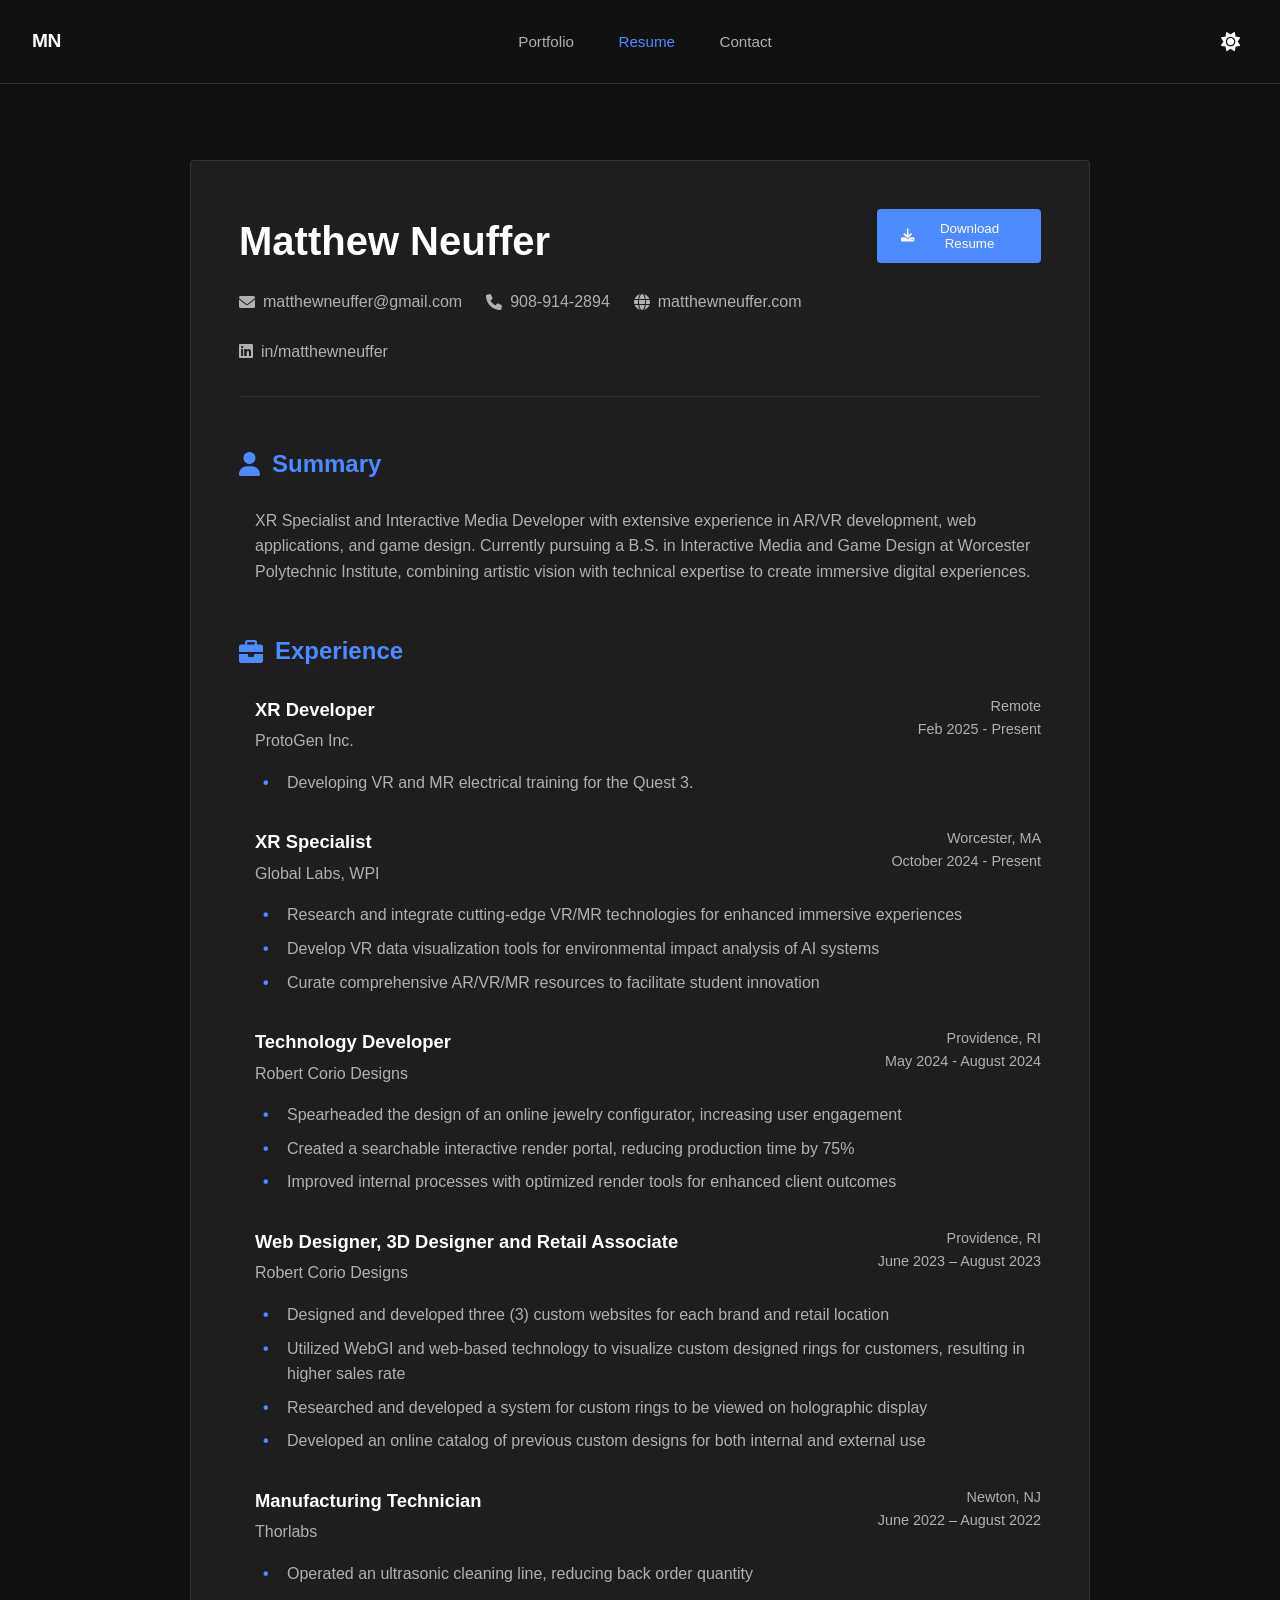
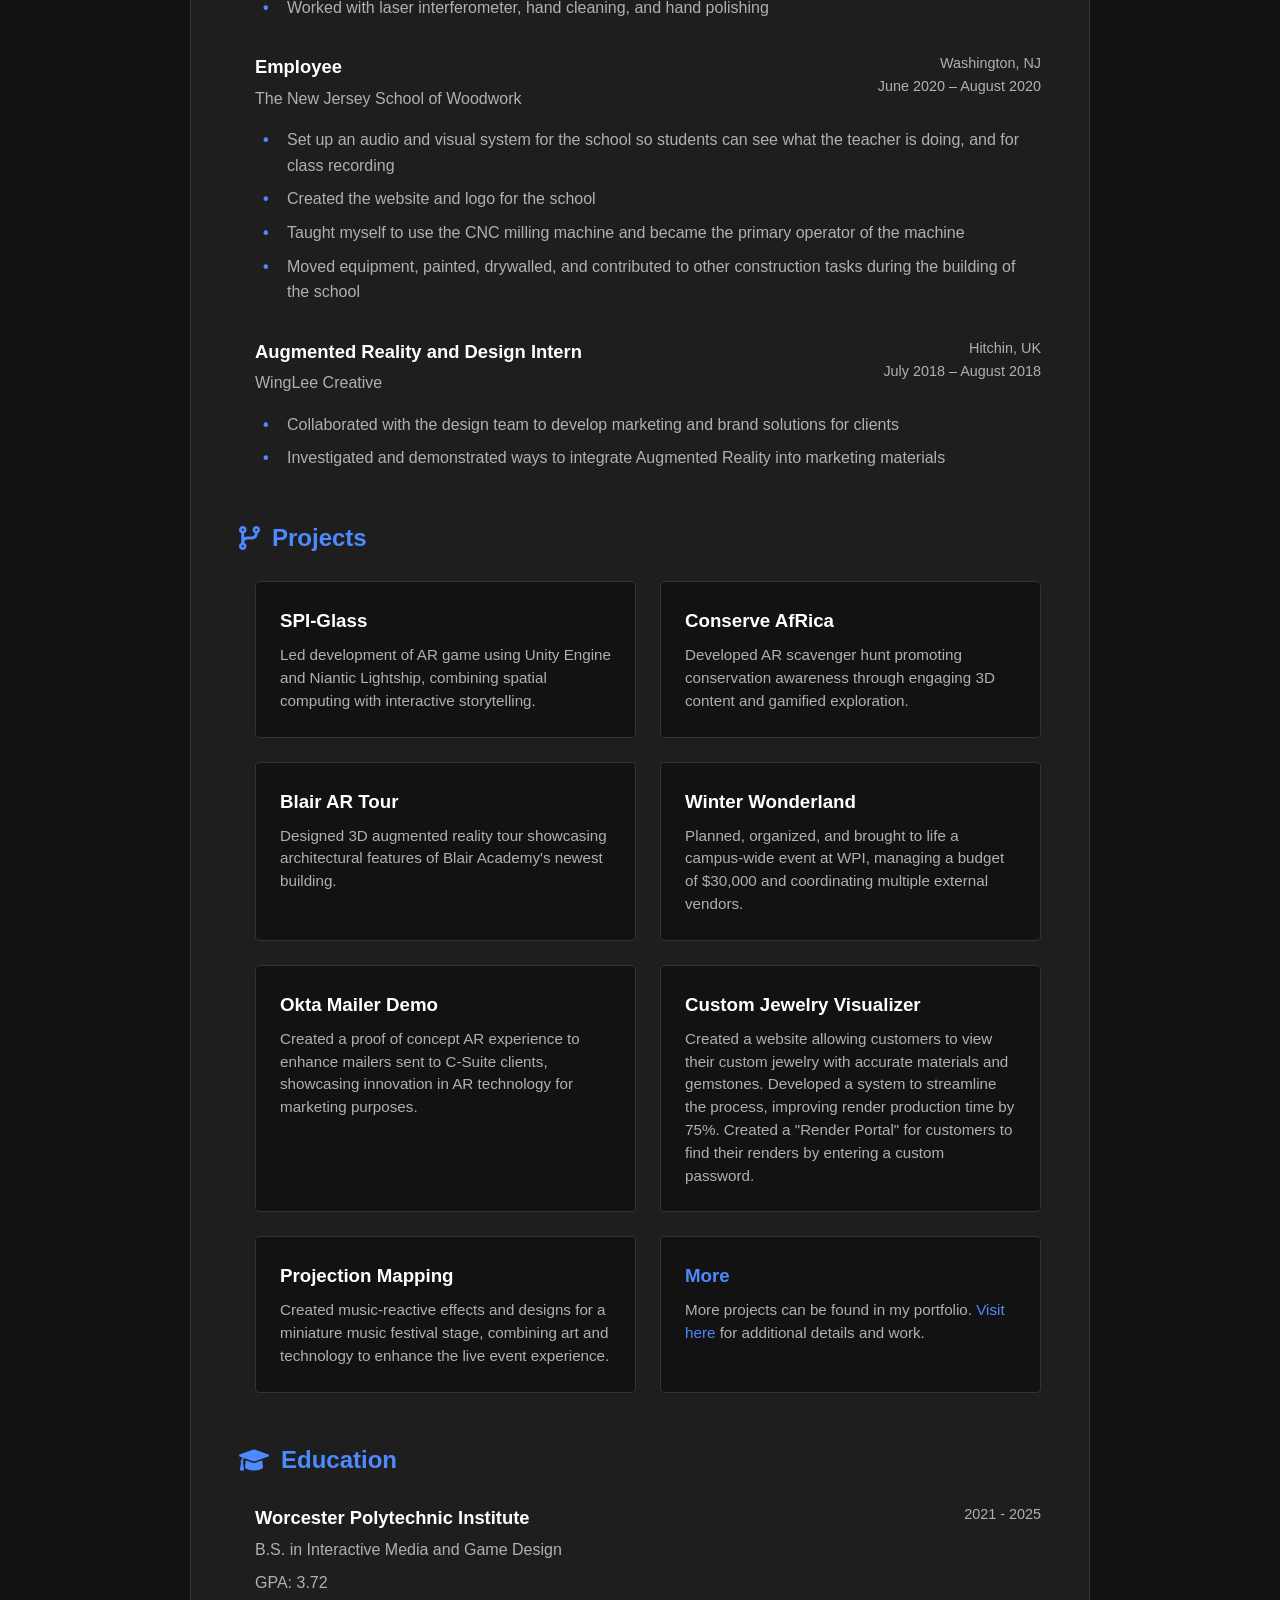
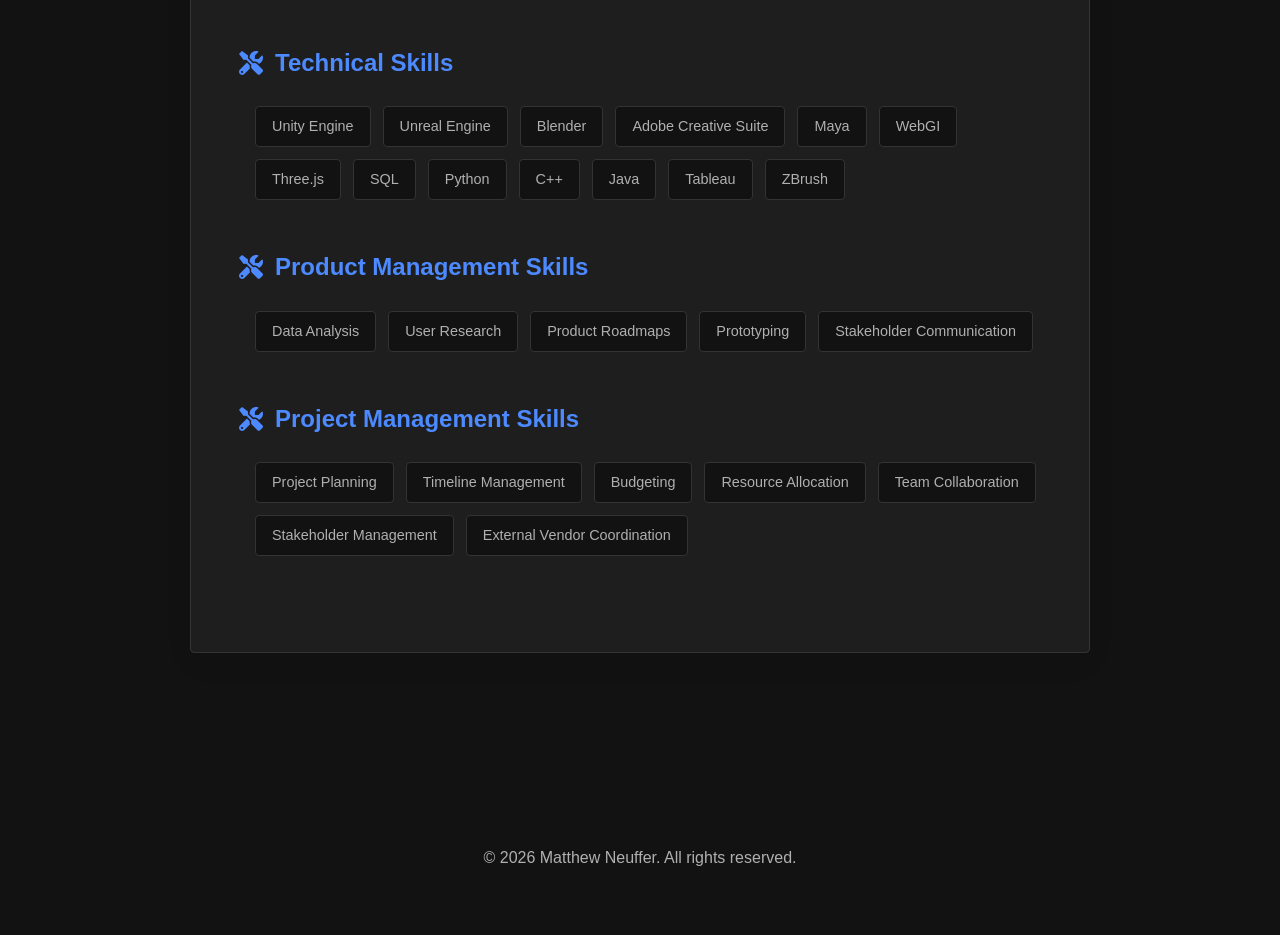
==== resume.html @ d2927b88 "Initial commit Co-Authored-By: Claude Opus 5.5 <noreply@anthropic.com>" ====
<!DOCTYPE html>
<html lang="en">

<head>
    <meta charset="UTF-8">
    <meta name="viewport" content="width=device-width, initial-scale=1.0">
    <title>Matthew Neuffer - Resume</title>
    <link rel="stylesheet" href="styles.css"> <!-- Added shared styles -->
    <link rel="stylesheet" href="resume.css">
    <link href="https://cdnjs.cloudflare.com/ajax/libs/font-awesome/6.0.0/css/all.min.css" rel="stylesheet">
    <link rel="icon" href="images/MN.jpg" type="image/x-icon">
    <!-- Matomo -->
    <script>
        var _paq = window._paq = window._paq || [];
        /* tracker methods like "setCustomDimension" should be called before "trackPageView" */
        _paq.push(['trackPageView']);
        _paq.push(['enableLinkTracking']);
        (function () {
            var u = "//analytics.matthewneuffer.com/";
            _paq.push(['setTrackerUrl', u + 'matomo.php']);
            _paq.push(['setSiteId', '1']);
            var d = document, g = d.createElement('script'), s = d.getElementsByTagName('script')[0];
            g.async = true; g.src = u + 'matomo.js'; s.parentNode.insertBefore(g, s);
        })();
    </script>
    <!-- End Matomo Code -->

</head>

<body>
    <nav>
        <div class="nav-content">
            <div class="logo">MN</div>
            <div class="nav-links">
                <a href="index.html">Portfolio</a>
                <a href="resume.html" class="active">Resume</a>
                <a href="https://contact.matthewneuffer.com">Contact</a>
            </div>
            <div class="hamburger">
                <i class="fas fa-bars"></i>
            </div>
            <button class="theme-toggle" id="theme-toggle" aria-label="Toggle Dark Mode">
                <i class="fas fa-sun"></i>
            </button>
        </div>
    </nav>

    <main class="resume-content">
        <div class="resume-container">
            <header class="resume-header">
                <div class="resume-title">
                    <h1>Matthew Neuffer</h1>
                    <div class="contact-info">
                        <span><i class="fas fa-envelope"></i> matthewneuffer@gmail.com</span>
                        <span><i class="fas fa-phone"></i> 908-914-2894</span>
                        <span><i class="fas fa-globe"></i> matthewneuffer.com</span>
                        <span><i class="fab fa-linkedin"></i> in/matthewneuffer</span>
                    </div>
                </div>
                <button class="download-btn"
                    onclick="window.location.href='Resume/Matthew Neuffer Resume 2024 - AR_VR.pdf'">
                    <i class="fas fa-download"></i> Download Resume
                </button>
            </header>

            <section class="resume-section">
                <h2><i class="fas fa-user"></i> Summary</h2>
                <div class="section-content">
                    <p>XR Specialist and Interactive Media Developer with extensive experience in AR/VR development, web
                        applications, and game design. Currently pursuing a B.S. in Interactive Media and Game Design at
                        Worcester Polytechnic Institute, combining artistic vision with technical expertise to create
                        immersive digital experiences.</p>
                </div>
            </section>

            <section class="resume-section">
                <h2><i class="fas fa-briefcase"></i> Experience</h2>
                <div class="section-content">
                    <!-- XR Developer at ProtoGen Inc. -->
                    <div class="experience-item">
                        <div class="experience-header">
                            <div class="title-company">
                                <h3>XR Developer</h3>
                                <span class="company">ProtoGen Inc.</span>
                            </div>
                            <div class="location-date">
                                <span class="location">Remote</span><br>
                                <span class="date">Feb 2025 - Present</span>
                            </div>
                        </div>
                        <ul class="experience-details">
                            <li>Developing VR and MR electrical training for the Quest 3.</li>
                        </ul>
                    </div>

                    <!-- XR Specialist at Global Labs -->
                    <div class="experience-item">
                        <div class="experience-header">
                            <div class="title-company">
                                <h3>XR Specialist</h3>
                                <span class="company">Global Labs, WPI</span>
                            </div>
                            <div class="location-date">
                                <span class="location">Worcester, MA</span><br>
                                <span class="date">October 2024 - Present</span>
                            </div>
                        </div>
                        <ul class="experience-details">
                            <li>Research and integrate cutting-edge VR/MR technologies for enhanced immersive
                                experiences</li>
                            <li>Develop VR data visualization tools for environmental impact analysis of AI systems</li>
                            <li>Curate comprehensive AR/VR/MR resources to facilitate student innovation</li>
                        </ul>
                    </div>

                    <!-- Technology Developer at Robert Corio Designs -->
                    <div class="experience-item">
                        <div class="experience-header">
                            <div class="title-company">
                                <h3>Technology Developer</h3>
                                <span class="company">Robert Corio Designs</span>
                            </div>
                            <div class="location-date">
                                <span class="location">Providence, RI</span><br>
                                <span class="date">May 2024 - August 2024</span>
                            </div>
                        </div>
                        <ul class="experience-details">
                            <li>Spearheaded the design of an online jewelry configurator, increasing user engagement
                            </li>
                            <li>Created a searchable interactive render portal, reducing production time by 75%</li>
                            <li>Improved internal processes with optimized render tools for enhanced client outcomes
                            </li>
                        </ul>
                    </div>

                    <!-- Web Designer, 3D Designer and Retail Associate at Robert Corio Designs -->
                    <div class="experience-item">
                        <div class="experience-header">
                            <div class="title-company">
                                <h3>Web Designer, 3D Designer and Retail Associate</h3>
                                <span class="company">Robert Corio Designs</span>
                            </div>
                            <div class="location-date">
                                <span class="location">Providence, RI</span><br>
                                <span class="date">June 2023 – August 2023</span>
                            </div>
                        </div>
                        <ul class="experience-details">
                            <li>Designed and developed three (3) custom websites for each brand and retail location</li>
                            <li>Utilized WebGI and web-based technology to visualize custom designed rings for
                                customers, resulting in higher sales rate</li>
                            <li>Researched and developed a system for custom rings to be viewed on holographic display
                            </li>
                            <li>Developed an online catalog of previous custom designs for both internal and external
                                use</li>
                        </ul>
                    </div>

                    <!-- Manufacturing Technician at Thorlabs -->
                    <div class="experience-item">
                        <div class="experience-header">
                            <div class="title-company">
                                <h3>Manufacturing Technician</h3>
                                <span class="company">Thorlabs</span>
                            </div>
                            <div class="location-date">
                                <span class="location">Newton, NJ</span><br>
                                <span class="date">June 2022 – August 2022</span>
                            </div>
                        </div>
                        <ul class="experience-details">
                            <li>Operated an ultrasonic cleaning line, reducing back order quantity</li>
                            <li>Worked with laser interferometer, hand cleaning, and hand polishing</li>
                        </ul>
                    </div>

                    <!-- Employee at The New Jersey School of Woodwork -->
                    <div class="experience-item">
                        <div class="experience-header">
                            <div class="title-company">
                                <h3>Employee</h3>
                                <span class="company">The New Jersey School of Woodwork</span>
                            </div>
                            <div class="location-date">
                                <span class="location">Washington, NJ</span><br>
                                <span class="date">June 2020 – August 2020</span>
                            </div>
                        </div>
                        <ul class="experience-details">
                            <li>Set up an audio and visual system for the school so students can see what the teacher is
                                doing, and for class recording</li>
                            <li>Created the website and logo for the school</li>
                            <li>Taught myself to use the CNC milling machine and became the primary operator of the
                                machine</li>
                            <li>Moved equipment, painted, drywalled, and contributed to other construction tasks during
                                the building of the school</li>
                        </ul>
                    </div>

                    <!-- Augmented Reality and Design Intern at WingLee Creative -->
                    <div class="experience-item">
                        <div class="experience-header">
                            <div class="title-company">
                                <h3>Augmented Reality and Design Intern</h3>
                                <span class="company">WingLee Creative</span>
                            </div>
                            <div class="location-date">
                                <span class="location">Hitchin, UK</span><br>
                                <span class="date">July 2018 – August 2018</span>
                            </div>
                        </div>
                        <ul class="experience-details">
                            <li>Collaborated with the design team to develop marketing and brand solutions for clients
                            </li>
                            <li>Investigated and demonstrated ways to integrate Augmented Reality into marketing
                                materials</li>
                        </ul>
                    </div>
                </div>
            </section>


            <section class="resume-section">
                <h2><i class="fas fa-code-branch"></i> Projects</h2>
                <div class="section-content">
                    <div class="projects-grid">
                        <div class="project-item">
                            <h3>SPI-Glass</h3>
                            <p>Led development of AR game using Unity Engine and Niantic Lightship, combining spatial
                                computing with interactive storytelling.</p>
                        </div>
                        <div class="project-item">
                            <h3>Conserve AfRica</h3>
                            <p>Developed AR scavenger hunt promoting conservation awareness through engaging 3D content
                                and gamified exploration.</p>
                        </div>
                        <div class="project-item">
                            <h3>Blair AR Tour</h3>
                            <p>Designed 3D augmented reality tour showcasing architectural features of Blair Academy's
                                newest building.</p>
                        </div>
                        <!-- New Projects -->
                        <div class="project-item">
                            <h3>Winter Wonderland</h3>
                            <p>Planned, organized, and brought to life a campus-wide event at WPI, managing a budget of
                                $30,000 and coordinating multiple external vendors.</p>
                        </div>
                        <div class="project-item">
                            <h3>Okta Mailer Demo</h3>
                            <p>Created a proof of concept AR experience to enhance mailers sent to C-Suite clients,
                                showcasing innovation in AR technology for marketing purposes.</p>
                        </div>
                        <div class="project-item">
                            <h3>Custom Jewelry Visualizer</h3>
                            <p>Created a website allowing customers to view their custom jewelry with accurate materials
                                and gemstones. Developed a system to streamline the process, improving render production
                                time by 75%. Created a "Render Portal" for customers to find their renders by entering a
                                custom password.</p>
                        </div>
                        <div class="project-item">
                            <h3>Projection Mapping</h3>
                            <p>Created music-reactive effects and designs for a miniature music festival stage,
                                combining art and technology to enhance the live event experience.</p>
                        </div>
                        <!-- More Section -->
                        <div class="project-item">
                            <h3><a href="https://matthewneuffer.com" target="_blank">More</a></h3>
                            <p>More projects can be found in my portfolio. <a href="https://matthewneuffer.com"
                                    target="_blank">Visit here</a> for additional details and work.</p>
                        </div>
                    </div>
                </div>
            </section>


            <section class="resume-section">
                <h2><i class="fas fa-graduation-cap"></i> Education</h2>
                <div class="section-content">
                    <div class="education-item">
                        <div class="education-header">
                            <div class="school-degree">
                                <h3>Worcester Polytechnic Institute</h3>
                                <span class="degree">B.S. in Interactive Media and Game Design</span>
                            </div>
                            <div class="education-date">
                                <span class="date">2021 - 2025</span>
                            </div>
                        </div>
                        <p class="education-details">GPA: 3.72</p>
                    </div>
                </div>
            </section>

            <section class="resume-section">
                <h2><i class="fas fa-tools"></i> Technical Skills</h2>
                <div class="section-content">
                    <ul class="skills-list">
                        <li>Unity Engine</li>
                        <li>Unreal Engine</li>
                        <li>Blender</li>
                        <li>Adobe Creative Suite</li>
                        <li>Maya</li>
                        <li>WebGI</li>
                        <li>Three.js</li>
                        <li>SQL</li>
                        <li>Python</li>
                        <li>C++</li>
                        <li>Java</li>
                        <li>Tableau</li>
                        <li>ZBrush</li>
                    </ul>
                </div>
            </section>

            <section class="resume-section">
                <h2><i class="fas fa-tools"></i> Product Management Skills</h2>
                <div class="section-content">
                    <ul class="skills-list">
                        <li>Data Analysis</li>
                        <li>User Research</li>
                        <li>Product Roadmaps</li>
                        <li>Prototyping</li>
                        <li>Stakeholder Communication</li>
                    </ul>
                </div>
            </section>

            <section class="resume-section">
                <h2><i class="fas fa-tools"></i> Project Management Skills</h2>
                <div class="section-content">
                    <ul class="skills-list">
                        <li>Project Planning</li>
                        <li>Timeline Management</li>
                        <li>Budgeting</li>
                        <li>Resource Allocation</li>
                        <li>Team Collaboration</li>
                        <li>Stakeholder Management</li>
                        <li>External Vendor Coordination</li>
                    </ul>
                </div>
            </section>

        </div>
    </main>

    <footer>
        <p>&copy; 2024 Matthew Neuffer. All rights reserved.</p>
    </footer>

    <script src="script.js"></script>
</body>

</html>
---- styles.css ----
/* Global Styles */
:root {
    --primary-color: #4d8aff;
    /* Lighter blue for dark mode visibility */
    --secondary-color: #2962ff;
    --bg-color: #121212;
    --text-color: #ffffff;
    --text-secondary: #b0b0b0;
    --card-bg: #1e1e1e;
    --border-color: #333333;
    --nav-bg: rgba(18, 18, 18, 0.9);
    --max-width: 1400px;
    --spacing: 2rem;
}

[data-theme="light"] {
    --primary-color: #0050FF;
    /* International Klein Blue */
    --secondary-color: #0039b3;
    --bg-color: #FAFAFA;
    --text-color: #111111;
    --text-secondary: #555555;
    --card-bg: #FFFFFF;
    --border-color: #E5E5E5;
    --nav-bg: rgba(250, 250, 250, 0.9);
}

* {
    margin: 0;
    padding: 0;
    box-sizing: border-box;
}

body {
    font-family: 'Inter', -apple-system, BlinkMacSystemFont, "Segoe UI", Roboto, Helvetica, Arial, sans-serif;
    background-color: var(--bg-color);
    color: var(--text-color);
    line-height: 1.6;
    -webkit-font-smoothing: antialiased;
}

/* Navigation */
nav {
    background-color: var(--nav-bg);
    padding: 1.5rem 0;
    position: fixed;
    width: 100%;
    top: 0;
    z-index: 1000;
    backdrop-filter: blur(8px);
    border-bottom: 1px solid var(--border-color);
}

.nav-content {
    max-width: var(--max-width);
    margin: 0 auto;
    display: flex;
    justify-content: space-between;
    align-items: center;
    padding: 0 var(--spacing);
}

.theme-toggle {
    background: none;
    border: none;
    color: var(--text-color);
    font-size: 1.2rem;
    cursor: pointer;
    padding: 0.5rem;
    margin-left: 1.5rem;
    /* Separate from links */
    transition: color 0.2s ease, transform 0.2s ease;
    display: flex;
    align-items: center;
    justify-content: center;
}

.theme-toggle:hover {
    color: var(--primary-color);
    transform: rotate(15deg);
}

.logo {
    font-size: 1.2rem;
    font-weight: 700;
    color: var(--text-color);
    letter-spacing: -0.02em;
}

.nav-links a {
    color: var(--text-secondary);
    text-decoration: none;
    margin-left: 2.5rem;
    font-size: 0.95rem;
    font-weight: 500;
    transition: color 0.2s ease;
}

.nav-links a:hover,
.nav-links a.active {
    color: var(--primary-color);
}

/* Hero Section */
.hero {
    padding-top: 20rem;
    /* Further increased to fix persistent overlap */
    padding-bottom: 6rem;
    padding-left: var(--spacing);
    padding-right: var(--spacing);
    max-width: var(--max-width);
    margin: 0 auto;
    text-align: left;
    /* Swiss style often favors grid-aligned text */
}

.hero h1 {
    font-size: 4.5rem;
    font-weight: 800;
    line-height: 1.1;
    margin-bottom: 1.5rem;
    letter-spacing: -0.03em;
    color: var(--text-color);
}

.hero p {
    color: var(--text-secondary);
    font-size: 1.5rem;
    max-width: 600px;
    font-weight: 400;
}

/* Main Content */
main {
    max-width: var(--max-width);
    margin: 0 auto;
    padding: 2rem var(--spacing);
}

/* Portfolio Sections */
.portfolio-section {
    margin-bottom: 8rem;
}

.portfolio-section h2 {
    font-size: 1.5rem;
    margin-bottom: 2.5rem;
    color: var(--text-color);
    font-weight: 600;
    display: flex;
    align-items: center;
}

.portfolio-section h2::after {
    content: "";
    flex: 1;
    height: 1px;
    background: var(--border-color);
    margin-left: 1.5rem;
}

.project-grid {
    display: grid;
    grid-template-columns: repeat(auto-fit, minmax(350px, 1fr));
    gap: 3rem;
}

.project-card {
    background-color: var(--card-bg);
    border: 1px solid var(--border-color);
    border-radius: 4px;
    /* Slightly sharper corners */
    overflow: hidden;
    transition: transform 0.2s ease, box-shadow 0.2s ease;
    cursor: pointer;
}

.project-card:hover {
    transform: translateY(-4px);
    box-shadow: 0 10px 30px rgba(0, 0, 0, 0.05);
    /* Very subtle shadow */
}

.project-card img {
    width: 100%;
    height: 240px;
    object-fit: cover;
    border-bottom: 1px solid var(--border-color);
}

.project-card h3 {
    padding: 1.5rem 1.5rem 0.5rem;
    font-size: 1.25rem;
    font-weight: 600;
    color: var(--text-color);
}

.project-card p {
    padding: 0 1.5rem 1.5rem;
    color: var(--text-secondary);
    font-size: 0.95rem;
    line-height: 1.5;
}

/* Popup Overlay */
.popup-overlay {
    display: none;
    position: fixed;
    top: 0;
    left: 0;
    width: 100%;
    height: 100%;
    background-color: rgba(255, 255, 255, 0.95);
    /* Light backdrop */
    justify-content: center;
    align-items: center;
    z-index: 1001;
}

/* Popup Content */
.popup-content {
    background-color: var(--card-bg);
    padding: 3rem;
    border: 1px solid var(--border-color);
    border-radius: 4px;
    max-width: 900px;
    width: 90%;
    color: var(--text-color);
    text-align: left;
    max-height: 90vh;
    overflow-y: auto;
    box-shadow: 0 20px 60px rgba(0, 0, 0, 0.1);
    position: relative;
}

.popup-content h2 {
    margin-bottom: 1rem;
    font-size: 2.5rem;
    letter-spacing: -0.02em;
}

.popup-content p {
    margin-bottom: 2rem;
    color: var(--text-secondary);
    font-size: 1.1rem;
}

/* Popup Gallery */
.popup-gallery img {
    width: 100%;
    height: auto;
    object-fit: cover;
    margin-bottom: 2rem;
    border-radius: 4px;
}

/* Close Button */
.close-popup {
    background-color: transparent;
    color: var(--text-color);
    border: 1px solid var(--border-color);
    width: 40px;
    height: 40px;
    border-radius: 50%;
    cursor: pointer;
    position: absolute;
    top: 2rem;
    right: 2rem;
    display: flex;
    align-items: center;
    justify-content: center;
    font-size: 1.2rem;
    transition: all 0.2s ease;
}

.close-popup:hover {
    background-color: var(--text-color);
    color: white;
    border-color: var(--text-color);
}

/* Button styling for opening website in new tab */
.popup-gallery button {
    background-color: var(--text-color);
    color: white;
    border: none;
    padding: 1rem 2.5rem;
    border-radius: 4px;
    cursor: pointer;
    margin-top: 1rem;
    font-weight: 500;
    transition: background-color 0.2s ease;
}

.popup-gallery button:hover {
    background-color: var(--primary-color);
}

/* Footer style update */
footer {
    text-align: center;
    padding: 4rem 0;
    color: var(--text-secondary);
    border-top: 1px solid var(--border-color);
    margin-top: 4rem;
}

/* Respsonsive Navigation */
.hamburger {
    display: none;
    cursor: pointer;
    font-size: 1.5rem;
    color: var(--text-color);
}

/* Responsive adjustments */
@media (max-width: 768px) {
    .hamburger {
        display: block;
        z-index: 1001;
        /* Ensure above everything */
    }

    .nav-links {
        position: absolute;
        top: 100%;
        /* Push below the navbar */
        right: 0;
        height: auto;
        /* Or 100vh - nav height if full screen preferred */
        padding-bottom: 2rem;
        background-color: var(--nav-bg);
        border-bottom: 1px solid var(--border-color);
        display: flex;
        flex-direction: column;
        align-items: center;
        width: 100%;
        transform: translateY(-150%);
        /* Start hidden above (or translate X for side) */
        /* Let's do a slide down for a "clean" feel */
        transition: transform 0.3s ease-in-out, opacity 0.3s ease-in-out;
        opacity: 0;
        pointer-events: none;
        /* Prevent clicking when hidden */
        box-shadow: 0 4px 6px rgba(0, 0, 0, 0.1);
    }

    .nav-links.nav-active {
        transform: translateY(0%);
        opacity: 1;
        pointer-events: all;
    }

    .nav-links a {
        opacity: 0;
        /* Fade in items sequentially */
        margin: 1.5rem 0;
        font-size: 1.2rem;
    }

    /* Animate links in */
    .nav-links.nav-active a {
        opacity: 1;
        transition: opacity 0.5s ease 0.2s;
    }

    .hero {
        padding-top: 14rem;
        padding-bottom: 4rem;
        padding-left: var(--spacing);
        padding-right: var(--spacing);
    }

    .hero h1 {
        font-size: 2.5rem;
        /* Reduced for better fit on mobile */
    }

    .project-grid {
        grid-template-columns: 1fr;
    }

    /* Adjust theme toggle position if needed, or keep it visible */
    .theme-toggle {
        margin-left: 1rem;
    }
}
---- resume.css ----
/* Resume Page Specific Styles */
/* Note: Global styles, variables, nav, and body styles are inherited from styles.css */

.resume-content {
    /* Padding to account for fixed nav, similar to .hero */
    padding-top: 10rem;
    padding-bottom: 4rem;
}

.resume-container {
    max-width: 900px;
    margin: 0 auto;
    background-color: var(--card-bg);
    padding: 3rem;
    border-radius: 4px;
    border: 1px solid var(--border-color);
    box-shadow: 0 10px 30px rgba(0, 0, 0, 0.05);
}

.resume-header {
    display: flex;
    justify-content: space-between;
    align-items: flex-start;
    margin-bottom: 3rem;
    padding-bottom: 2rem;
    border-bottom: 1px solid var(--border-color);
}

.resume-title h1 {
    font-size: 2.5rem;
    margin-bottom: 1rem;
    color: var(--text-color);
}

.contact-info {
    display: flex;
    flex-wrap: wrap;
    gap: 1.5rem;
    color: var(--text-secondary);
}

.contact-info span {
    display: flex;
    align-items: center;
    gap: 0.5rem;
}

.download-btn {
    background-color: var(--primary-color);
    color: white;
    border: none;
    padding: 0.75rem 1.5rem;
    border-radius: 4px;
    cursor: pointer;
    display: flex;
    align-items: center;
    gap: 0.5rem;
    transition: background-color 0.2s ease;
}

.download-btn:hover {
    background-color: var(--secondary-color);
}

.resume-section {
    margin-bottom: 3rem;
}

.resume-section h2 {
    display: flex;
    align-items: center;
    gap: 0.75rem;
    font-size: 1.5rem;
    color: var(--primary-color);
    margin-bottom: 1.5rem;
}

.section-content {
    padding-left: 1rem;
    color: var(--text-secondary);
}

.experience-item,
.education-item {
    margin-bottom: 2rem;
}

.experience-header,
.education-header {
    display: flex;
    justify-content: space-between;
    margin-bottom: 0.5rem;
}

.title-company h3,
.school-degree h3 {
    color: var(--text-color);
    margin-bottom: 0.25rem;
    font-size: 1.15rem;
}

.company,
.degree {
    color: var(--text-secondary);
    font-weight: 500;
}

.location-date,
.education-date {
    text-align: right;
    color: var(--text-secondary);
    font-size: 0.9rem;
}

.experience-details {
    list-style-type: none;
    padding-left: 0.5rem;
    margin-top: 1rem;
}

.experience-details li {
    position: relative;
    padding-left: 1.5rem;
    margin-bottom: 0.5rem;
    color: var(--text-secondary);
}

.experience-details li::before {
    content: "•";
    color: var(--primary-color);
    position: absolute;
    left: 0;
    font-weight: bold;
}

.skills-grid {
    display: grid;
    grid-template-columns: repeat(auto-fit, minmax(250px, 1fr));
    gap: 2rem;
}

.skill-category h3 {
    color: var(--text-color);
    margin-bottom: 1rem;
}

.skills-list {
    list-style: none;
    display: flex;
    flex-wrap: wrap;
    gap: 0.75rem;
}

.skills-list li {
    background-color: var(--bg-color);
    padding: 0.5rem 1rem;
    border-radius: 4px;
    border: 1px solid var(--border-color);
    color: var(--text-secondary);
    font-size: 0.9rem;
}

.projects-grid {
    display: grid;
    grid-template-columns: repeat(auto-fit, minmax(300px, 1fr));
    gap: 1.5rem;
}

.project-item {
    background-color: var(--bg-color);
    padding: 1.5rem;
    border-radius: 4px;
    border: 1px solid var(--border-color);
}

.project-item h3 {
    color: var(--text-color);
    margin-bottom: 0.5rem;
}

.project-item a {
    color: var(--primary-color);
    text-decoration: none;
}

.project-item p {
    color: var(--text-secondary);
    font-size: 0.95rem;
    line-height: 1.5;
}

/* Footer override */
footer {
    border-top: none;
}

/* Mobile Responsiveness */
@media (max-width: 768px) {
    .resume-content {
        padding-top: 12rem;
    }

    .resume-container {
        padding: var(--spacing);
        border: none;
        background-color: transparent;
        box-shadow: none;
    }

    .resume-header {
        flex-direction: column;
        align-items: flex-start;
    }

    .download-btn {
        margin-top: 1.5rem;
        width: 100%;
        justify-content: center;
    }

    .contact-info {
        flex-direction: column;
        gap: 0.75rem;
    }

    .experience-header,
    .education-header {
        flex-direction: column;
        align-items: flex-start;
    }

    .location-date,
    .education-date {
        text-align: left;
        margin-top: 0.25rem;
    }

    .skills-grid {
        grid-template-columns: 1fr;
    }
}
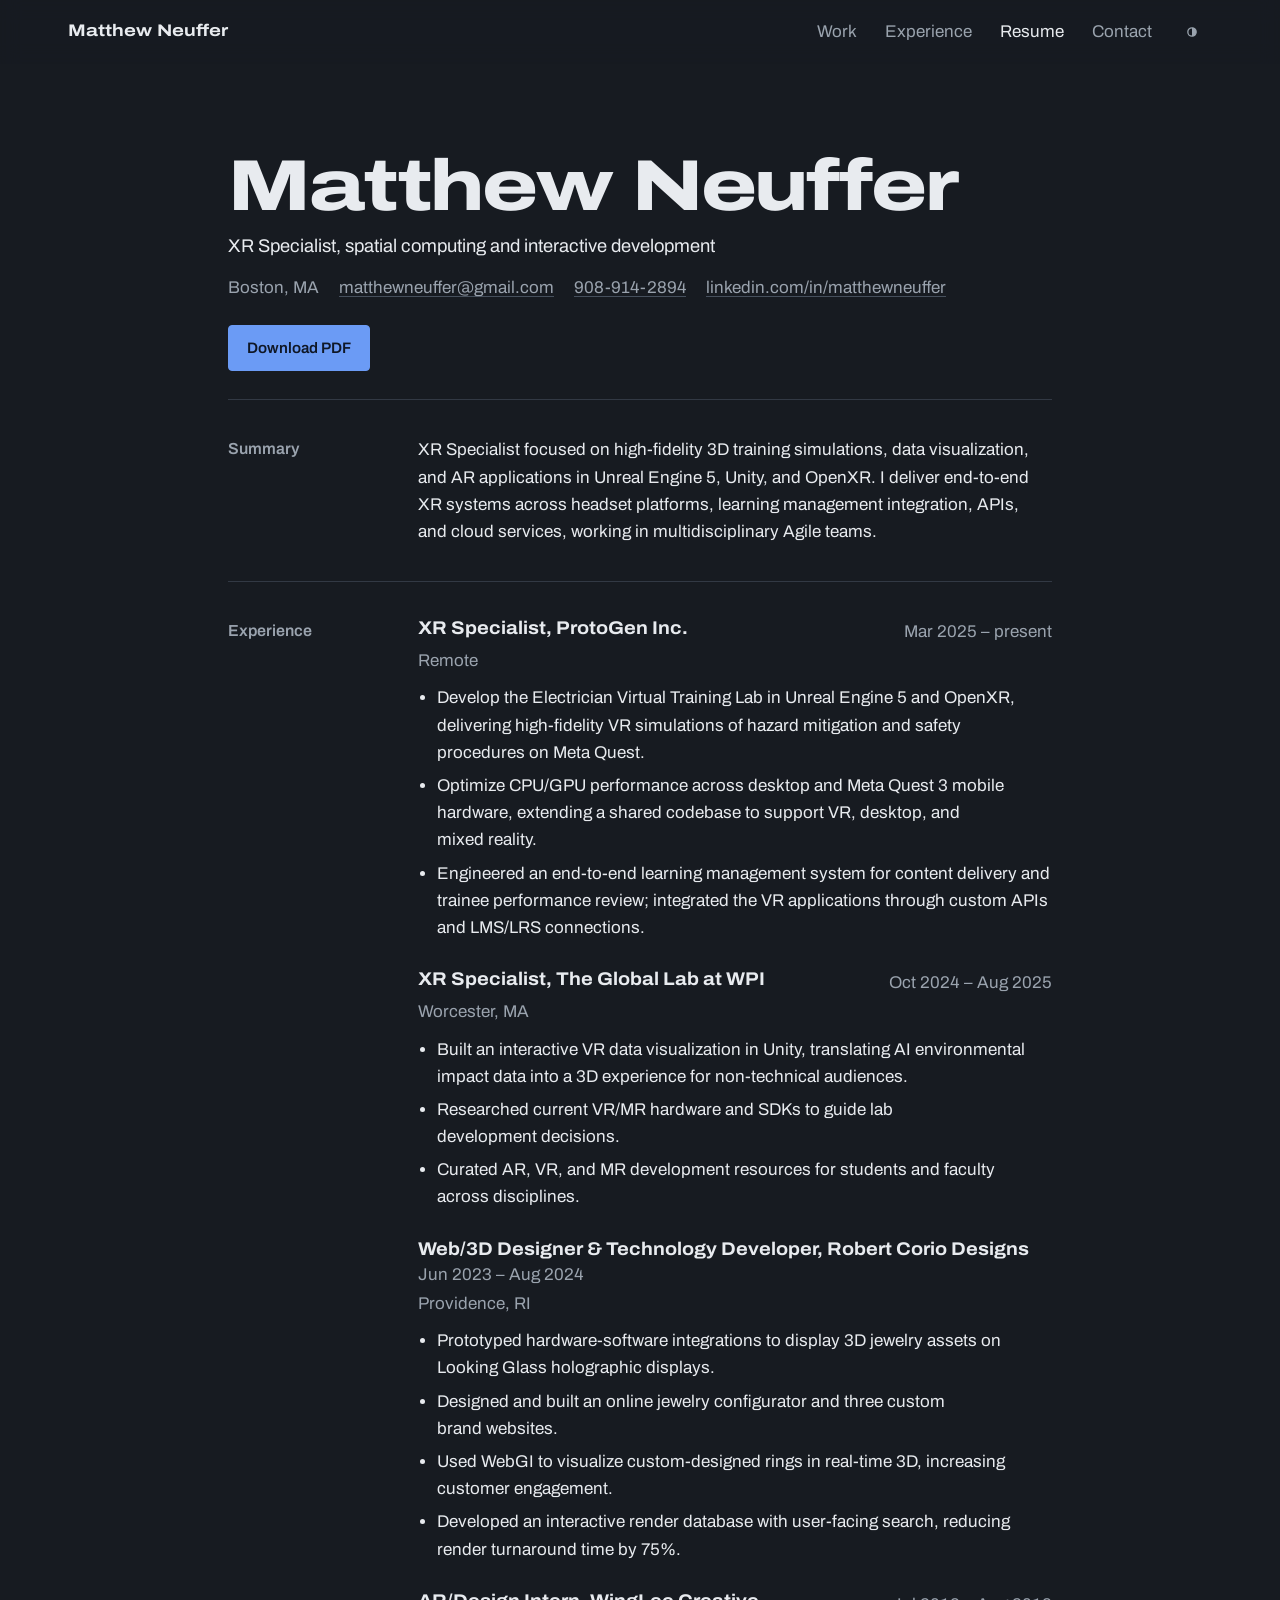
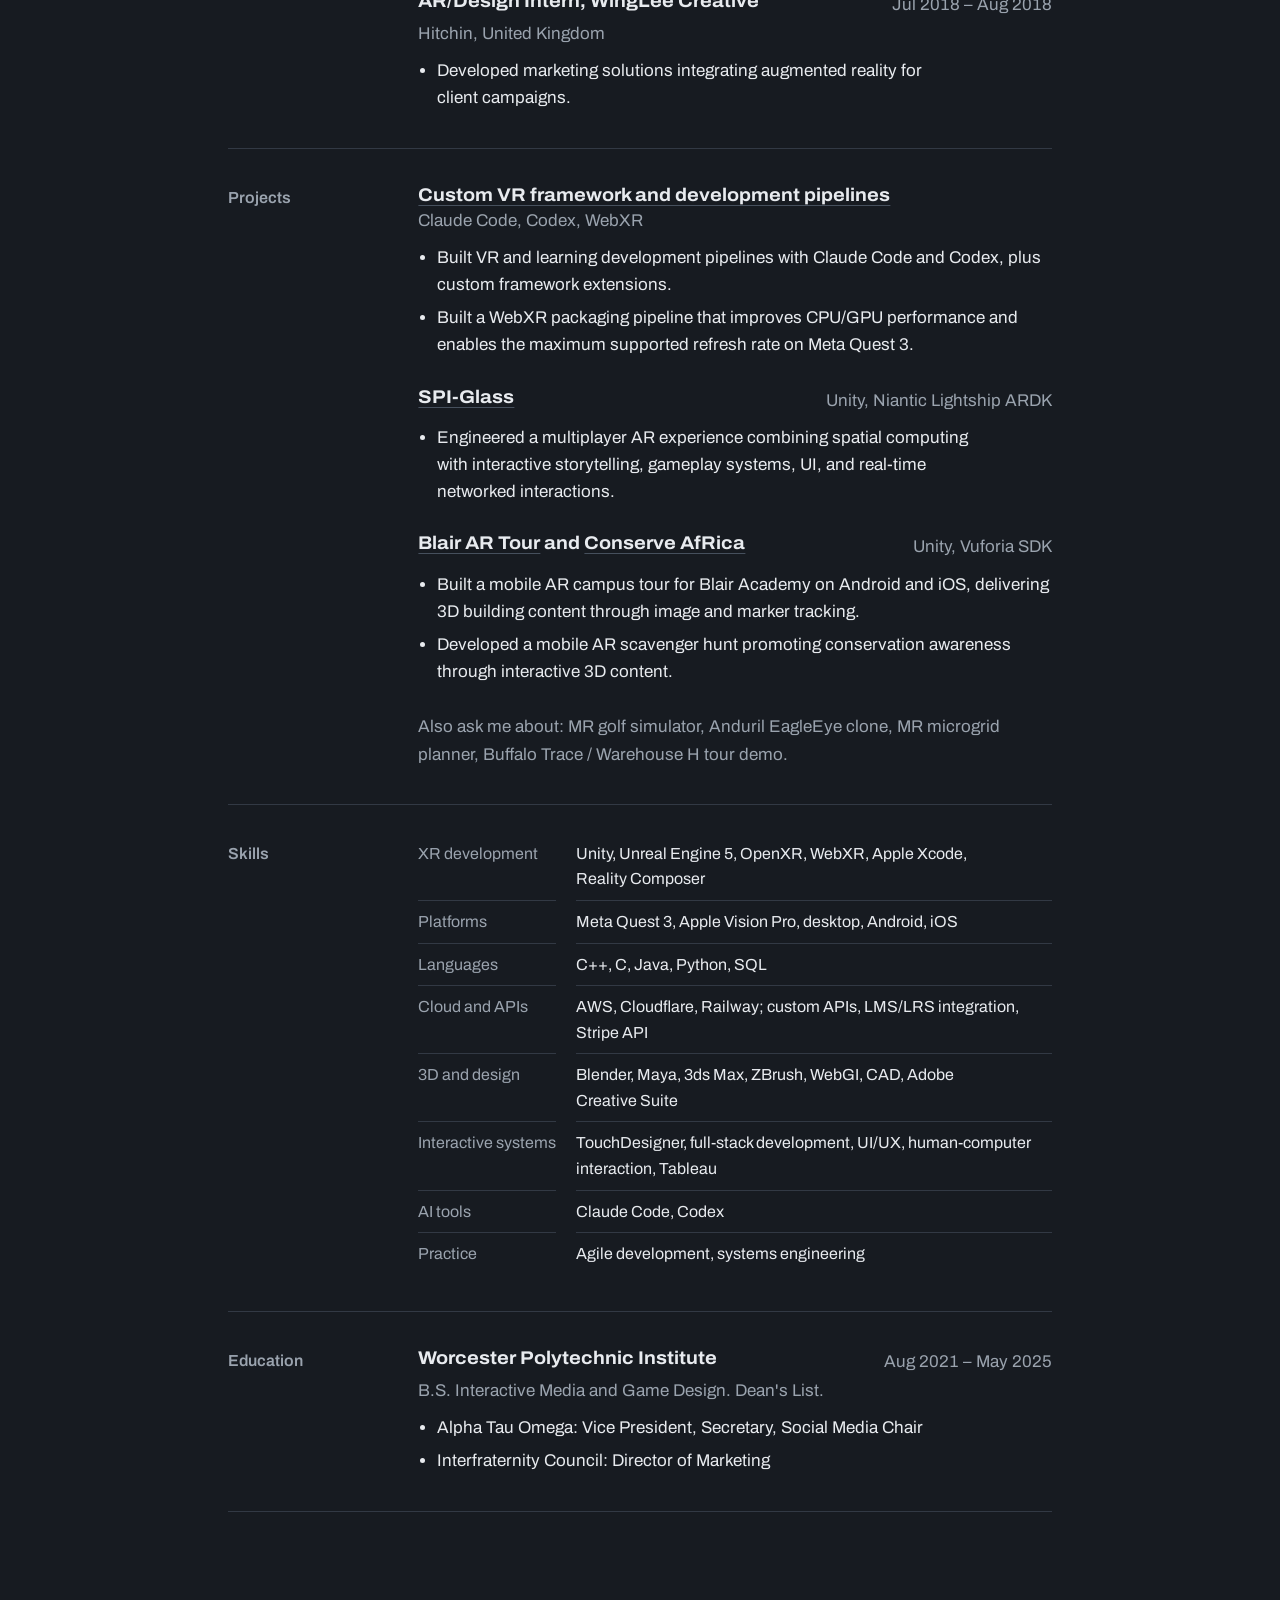
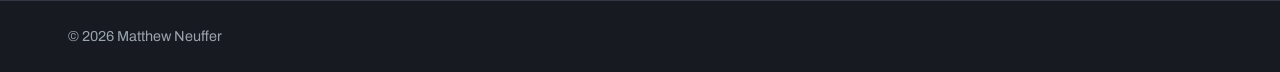
==== commit 69c612a4: "Redesign site around XR work with data-driven project pages New visual system (Archivo variable type" ====
--- a/resume.html
+++ b/resume.html
@@ -1,18 +1,22 @@
 <!DOCTYPE html>
-<html lang="en">
+<html lang="en" data-theme="dark">
 
 <head>
     <meta charset="UTF-8">
     <meta name="viewport" content="width=device-width, initial-scale=1.0">
-    <title>Matthew Neuffer - Resume</title>
-    <link rel="stylesheet" href="styles.css"> <!-- Added shared styles -->
-    <link rel="stylesheet" href="resume.css">
-    <link href="https://cdnjs.cloudflare.com/ajax/libs/font-awesome/6.0.0/css/all.min.css" rel="stylesheet">
-    <link rel="icon" href="images/MN.jpg" type="image/x-icon">
+    <title>Resume, Matthew Neuffer</title>
+    <meta name="description" content="Resume of Matthew Neuffer, XR Specialist: VR, AR, and mixed reality in Unreal Engine 5, Unity, and OpenXR.">
+    <link rel="icon" href="images/MN.jpg">
+    <script>
+        try { if (localStorage.getItem('theme') === 'light') document.documentElement.dataset.theme = 'light'; } catch (e) { }
+    </script>
+    <link rel="preconnect" href="https://fonts.googleapis.com">
+    <link rel="preconnect" href="https://fonts.gstatic.com" crossorigin>
+    <link href="https://fonts.googleapis.com/css2?family=Archivo:wdth,wght@62..125,100..900&family=JetBrains+Mono:wght@400;500&display=swap" rel="stylesheet">
+    <link rel="stylesheet" href="styles.css">
     <!-- Matomo -->
     <script>
         var _paq = window._paq = window._paq || [];
-        /* tracker methods like "setCustomDimension" should be called before "trackPageView" */
         _paq.push(['trackPageView']);
         _paq.push(['enableLinkTracking']);
         (function () {
@@ -24,331 +28,177 @@
         })();
     </script>
     <!-- End Matomo Code -->
-
 </head>
 
 <body>
-    <nav>
-        <div class="nav-content">
-            <div class="logo">MN</div>
-            <div class="nav-links">
-                <a href="index.html">Portfolio</a>
-                <a href="resume.html" class="active">Resume</a>
-                <a href="https://contact.matthewneuffer.com">Contact</a>
-            </div>
-            <div class="hamburger">
-                <i class="fas fa-bars"></i>
-            </div>
-            <button class="theme-toggle" id="theme-toggle" aria-label="Toggle Dark Mode">
-                <i class="fas fa-sun"></i>
+    <header class="site-nav">
+        <div class="nav-inner">
+            <a class="nav-name" href="index.html">Matthew Neuffer</a>
+            <nav class="nav-links" id="nav-links" aria-label="Main">
+                <a href="index.html#work">Work</a>
+                <a href="index.html#experience">Experience</a>
+                <a href="resume.html" aria-current="page">Resume</a>
+                <a href="index.html#contact">Contact</a>
+            </nav>
+            <button class="icon-button theme-toggle" type="button" aria-label="Switch to light theme">
+                <svg viewBox="0 0 24 24" width="20" height="20" aria-hidden="true"><circle cx="12" cy="12" r="5" fill="none" stroke="currentColor" stroke-width="1.6"/><path d="M12 7a5 5 0 0 1 0 10z" fill="currentColor"/></svg>
+            </button>
+            <button class="icon-button nav-toggle" type="button" aria-controls="nav-links" aria-expanded="false" aria-label="Open menu">
+                <svg viewBox="0 0 24 24" width="22" height="22" aria-hidden="true"><path d="M4 8h16M4 16h16" stroke="currentColor" stroke-width="1.6" fill="none"/></svg>
             </button>
         </div>
-    </nav>
-
-    <main class="resume-content">
-        <div class="resume-container">
-            <header class="resume-header">
-                <div class="resume-title">
-                    <h1>Matthew Neuffer</h1>
-                    <div class="contact-info">
-                        <span><i class="fas fa-envelope"></i> matthewneuffer@gmail.com</span>
-                        <span><i class="fas fa-phone"></i> 908-914-2894</span>
-                        <span><i class="fas fa-globe"></i> matthewneuffer.com</span>
-                        <span><i class="fab fa-linkedin"></i> in/matthewneuffer</span>
-                    </div>
-                </div>
-                <button class="download-btn"
-                    onclick="window.location.href='Resume/Matthew Neuffer Resume 2024 - AR_VR.pdf'">
-                    <i class="fas fa-download"></i> Download Resume
-                </button>
-            </header>
-
-            <section class="resume-section">
-                <h2><i class="fas fa-user"></i> Summary</h2>
-                <div class="section-content">
-                    <p>XR Specialist and Interactive Media Developer with extensive experience in AR/VR development, web
-                        applications, and game design. Currently pursuing a B.S. in Interactive Media and Game Design at
-                        Worcester Polytechnic Institute, combining artistic vision with technical expertise to create
-                        immersive digital experiences.</p>
-                </div>
-            </section>
-
-            <section class="resume-section">
-                <h2><i class="fas fa-briefcase"></i> Experience</h2>
-                <div class="section-content">
-                    <!-- XR Developer at ProtoGen Inc. -->
-                    <div class="experience-item">
-                        <div class="experience-header">
-                            <div class="title-company">
-                                <h3>XR Developer</h3>
-                                <span class="company">ProtoGen Inc.</span>
-                            </div>
-                            <div class="location-date">
-                                <span class="location">Remote</span><br>
-                                <span class="date">Feb 2025 - Present</span>
-                            </div>
-                        </div>
-                        <ul class="experience-details">
-                            <li>Developing VR and MR electrical training for the Quest 3.</li>
-                        </ul>
-                    </div>
-
-                    <!-- XR Specialist at Global Labs -->
-                    <div class="experience-item">
-                        <div class="experience-header">
-                            <div class="title-company">
-                                <h3>XR Specialist</h3>
-                                <span class="company">Global Labs, WPI</span>
-                            </div>
-                            <div class="location-date">
-                                <span class="location">Worcester, MA</span><br>
-                                <span class="date">October 2024 - Present</span>
-                            </div>
-                        </div>
-                        <ul class="experience-details">
-                            <li>Research and integrate cutting-edge VR/MR technologies for enhanced immersive
-                                experiences</li>
-                            <li>Develop VR data visualization tools for environmental impact analysis of AI systems</li>
-                            <li>Curate comprehensive AR/VR/MR resources to facilitate student innovation</li>
-                        </ul>
-                    </div>
-
-                    <!-- Technology Developer at Robert Corio Designs -->
-                    <div class="experience-item">
-                        <div class="experience-header">
-                            <div class="title-company">
-                                <h3>Technology Developer</h3>
-                                <span class="company">Robert Corio Designs</span>
-                            </div>
-                            <div class="location-date">
-                                <span class="location">Providence, RI</span><br>
-                                <span class="date">May 2024 - August 2024</span>
-                            </div>
-                        </div>
-                        <ul class="experience-details">
-                            <li>Spearheaded the design of an online jewelry configurator, increasing user engagement
-                            </li>
-                            <li>Created a searchable interactive render portal, reducing production time by 75%</li>
-                            <li>Improved internal processes with optimized render tools for enhanced client outcomes
-                            </li>
-                        </ul>
-                    </div>
-
-                    <!-- Web Designer, 3D Designer and Retail Associate at Robert Corio Designs -->
-                    <div class="experience-item">
-                        <div class="experience-header">
-                            <div class="title-company">
-                                <h3>Web Designer, 3D Designer and Retail Associate</h3>
-                                <span class="company">Robert Corio Designs</span>
-                            </div>
-                            <div class="location-date">
-                                <span class="location">Providence, RI</span><br>
-                                <span class="date">June 2023 – August 2023</span>
-                            </div>
-                        </div>
-                        <ul class="experience-details">
-                            <li>Designed and developed three (3) custom websites for each brand and retail location</li>
-                            <li>Utilized WebGI and web-based technology to visualize custom designed rings for
-                                customers, resulting in higher sales rate</li>
-                            <li>Researched and developed a system for custom rings to be viewed on holographic display
-                            </li>
-                            <li>Developed an online catalog of previous custom designs for both internal and external
-                                use</li>
-                        </ul>
-                    </div>
-
-                    <!-- Manufacturing Technician at Thorlabs -->
-                    <div class="experience-item">
-                        <div class="experience-header">
-                            <div class="title-company">
-                                <h3>Manufacturing Technician</h3>
-                                <span class="company">Thorlabs</span>
-                            </div>
-                            <div class="location-date">
-                                <span class="location">Newton, NJ</span><br>
-                                <span class="date">June 2022 – August 2022</span>
-                            </div>
-                        </div>
-                        <ul class="experience-details">
-                            <li>Operated an ultrasonic cleaning line, reducing back order quantity</li>
-                            <li>Worked with laser interferometer, hand cleaning, and hand polishing</li>
-                        </ul>
-                    </div>
-
-                    <!-- Employee at The New Jersey School of Woodwork -->
-                    <div class="experience-item">
-                        <div class="experience-header">
-                            <div class="title-company">
-                                <h3>Employee</h3>
-                                <span class="company">The New Jersey School of Woodwork</span>
-                            </div>
-                            <div class="location-date">
-                                <span class="location">Washington, NJ</span><br>
-                                <span class="date">June 2020 – August 2020</span>
-                            </div>
-                        </div>
-                        <ul class="experience-details">
-                            <li>Set up an audio and visual system for the school so students can see what the teacher is
-                                doing, and for class recording</li>
-                            <li>Created the website and logo for the school</li>
-                            <li>Taught myself to use the CNC milling machine and became the primary operator of the
-                                machine</li>
-                            <li>Moved equipment, painted, drywalled, and contributed to other construction tasks during
-                                the building of the school</li>
-                        </ul>
-                    </div>
-
-                    <!-- Augmented Reality and Design Intern at WingLee Creative -->
-                    <div class="experience-item">
-                        <div class="experience-header">
-                            <div class="title-company">
-                                <h3>Augmented Reality and Design Intern</h3>
-                                <span class="company">WingLee Creative</span>
-                            </div>
-                            <div class="location-date">
-                                <span class="location">Hitchin, UK</span><br>
-                                <span class="date">July 2018 – August 2018</span>
-                            </div>
-                        </div>
-                        <ul class="experience-details">
-                            <li>Collaborated with the design team to develop marketing and brand solutions for clients
-                            </li>
-                            <li>Investigated and demonstrated ways to integrate Augmented Reality into marketing
-                                materials</li>
-                        </ul>
-                    </div>
-                </div>
-            </section>
-
-
-            <section class="resume-section">
-                <h2><i class="fas fa-code-branch"></i> Projects</h2>
-                <div class="section-content">
-                    <div class="projects-grid">
-                        <div class="project-item">
-                            <h3>SPI-Glass</h3>
-                            <p>Led development of AR game using Unity Engine and Niantic Lightship, combining spatial
-                                computing with interactive storytelling.</p>
-                        </div>
-                        <div class="project-item">
-                            <h3>Conserve AfRica</h3>
-                            <p>Developed AR scavenger hunt promoting conservation awareness through engaging 3D content
-                                and gamified exploration.</p>
-                        </div>
-                        <div class="project-item">
-                            <h3>Blair AR Tour</h3>
-                            <p>Designed 3D augmented reality tour showcasing architectural features of Blair Academy's
-                                newest building.</p>
-                        </div>
-                        <!-- New Projects -->
-                        <div class="project-item">
-                            <h3>Winter Wonderland</h3>
-                            <p>Planned, organized, and brought to life a campus-wide event at WPI, managing a budget of
-                                $30,000 and coordinating multiple external vendors.</p>
-                        </div>
-                        <div class="project-item">
-                            <h3>Okta Mailer Demo</h3>
-                            <p>Created a proof of concept AR experience to enhance mailers sent to C-Suite clients,
-                                showcasing innovation in AR technology for marketing purposes.</p>
-                        </div>
-                        <div class="project-item">
-                            <h3>Custom Jewelry Visualizer</h3>
-                            <p>Created a website allowing customers to view their custom jewelry with accurate materials
-                                and gemstones. Developed a system to streamline the process, improving render production
-                                time by 75%. Created a "Render Portal" for customers to find their renders by entering a
-                                custom password.</p>
-                        </div>
-                        <div class="project-item">
-                            <h3>Projection Mapping</h3>
-                            <p>Created music-reactive effects and designs for a miniature music festival stage,
-                                combining art and technology to enhance the live event experience.</p>
-                        </div>
-                        <!-- More Section -->
-                        <div class="project-item">
-                            <h3><a href="https://matthewneuffer.com" target="_blank">More</a></h3>
-                            <p>More projects can be found in my portfolio. <a href="https://matthewneuffer.com"
-                                    target="_blank">Visit here</a> for additional details and work.</p>
-                        </div>
-                    </div>
-                </div>
-            </section>
-
-
-            <section class="resume-section">
-                <h2><i class="fas fa-graduation-cap"></i> Education</h2>
-                <div class="section-content">
-                    <div class="education-item">
-                        <div class="education-header">
-                            <div class="school-degree">
-                                <h3>Worcester Polytechnic Institute</h3>
-                                <span class="degree">B.S. in Interactive Media and Game Design</span>
-                            </div>
-                            <div class="education-date">
-                                <span class="date">2021 - 2025</span>
-                            </div>
-                        </div>
-                        <p class="education-details">GPA: 3.72</p>
-                    </div>
-                </div>
-            </section>
-
-            <section class="resume-section">
-                <h2><i class="fas fa-tools"></i> Technical Skills</h2>
-                <div class="section-content">
-                    <ul class="skills-list">
-                        <li>Unity Engine</li>
-                        <li>Unreal Engine</li>
-                        <li>Blender</li>
-                        <li>Adobe Creative Suite</li>
-                        <li>Maya</li>
-                        <li>WebGI</li>
-                        <li>Three.js</li>
-                        <li>SQL</li>
-                        <li>Python</li>
-                        <li>C++</li>
-                        <li>Java</li>
-                        <li>Tableau</li>
-                        <li>ZBrush</li>
-                    </ul>
-                </div>
-            </section>
-
-            <section class="resume-section">
-                <h2><i class="fas fa-tools"></i> Product Management Skills</h2>
-                <div class="section-content">
-                    <ul class="skills-list">
-                        <li>Data Analysis</li>
-                        <li>User Research</li>
-                        <li>Product Roadmaps</li>
-                        <li>Prototyping</li>
-                        <li>Stakeholder Communication</li>
-                    </ul>
-                </div>
-            </section>
-
-            <section class="resume-section">
-                <h2><i class="fas fa-tools"></i> Project Management Skills</h2>
-                <div class="section-content">
-                    <ul class="skills-list">
-                        <li>Project Planning</li>
-                        <li>Timeline Management</li>
-                        <li>Budgeting</li>
-                        <li>Resource Allocation</li>
-                        <li>Team Collaboration</li>
-                        <li>Stakeholder Management</li>
-                        <li>External Vendor Coordination</li>
-                    </ul>
-                </div>
-            </section>
-
-        </div>
+    </header>
+
+    <main class="doc">
+        <header class="doc-head">
+            <div>
+                <h1>Matthew Neuffer</h1>
+                <p class="role">XR Specialist, spatial computing and interactive development</p>
+                <ul class="doc-contact">
+                    <li>Boston, MA</li>
+                    <li><a href="mailto:matthewneuffer@gmail.com">matthewneuffer@gmail.com</a></li>
+                    <li><a href="tel:+19089142894">908-914-2894</a></li>
+                    <li><a href="https://www.linkedin.com/in/matthewneuffer">linkedin.com/in/matthewneuffer</a></li>
+                </ul>
+            </div>
+            <a class="button button-primary" href="Resume/Matthew Neuffer Resume.pdf" download>Download PDF</a>
+        </header>
+
+        <section class="doc-section">
+            <h2>Summary</h2>
+            <div>
+                <p>XR Specialist focused on high-fidelity 3D training simulations, data visualization, and AR applications in Unreal Engine 5, Unity, and OpenXR. I deliver end-to-end XR systems across headset platforms, learning management integration, APIs, and cloud services, working in multidisciplinary Agile teams.</p>
+            </div>
+        </section>
+
+        <section class="doc-section">
+            <h2>Experience</h2>
+            <div>
+                <div class="entry">
+                    <div class="entry-head">
+                        <h3>XR Specialist, ProtoGen Inc.</h3>
+                        <span class="when">Mar 2025 – present</span>
+                    </div>
+                    <p class="where">Remote</p>
+                    <ul>
+                        <li>Develop the Electrician Virtual Training Lab in Unreal Engine 5 and OpenXR, delivering high-fidelity VR simulations of hazard mitigation and safety procedures on Meta Quest.</li>
+                        <li>Optimize CPU/GPU performance across desktop and Meta Quest 3 mobile hardware, extending a shared codebase to support VR, desktop, and mixed reality.</li>
+                        <li>Engineered an end-to-end learning management system for content delivery and trainee performance review; integrated the VR applications through custom APIs and LMS/LRS connections.</li>
+                    </ul>
+                </div>
+                <div class="entry">
+                    <div class="entry-head">
+                        <h3>XR Specialist, The Global Lab at WPI</h3>
+                        <span class="when">Oct 2024 – Aug 2025</span>
+                    </div>
+                    <p class="where">Worcester, MA</p>
+                    <ul>
+                        <li>Built an interactive VR data visualization in Unity, translating AI environmental impact data into a 3D experience for non-technical audiences.</li>
+                        <li>Researched current VR/MR hardware and SDKs to guide lab development decisions.</li>
+                        <li>Curated AR, VR, and MR development resources for students and faculty across disciplines.</li>
+                    </ul>
+                </div>
+                <div class="entry">
+                    <div class="entry-head">
+                        <h3>Web/3D Designer &amp; Technology Developer, Robert Corio Designs</h3>
+                        <span class="when">Jun 2023 – Aug 2024</span>
+                    </div>
+                    <p class="where">Providence, RI</p>
+                    <ul>
+                        <li>Prototyped hardware-software integrations to display 3D jewelry assets on Looking Glass holographic displays.</li>
+                        <li>Designed and built an online jewelry configurator and three custom brand websites.</li>
+                        <li>Used WebGI to visualize custom-designed rings in real-time 3D, increasing customer engagement.</li>
+                        <li>Developed an interactive render database with user-facing search, reducing render turnaround time by 75%.</li>
+                    </ul>
+                </div>
+                <div class="entry">
+                    <div class="entry-head">
+                        <h3>AR/Design Intern, WingLee Creative</h3>
+                        <span class="when">Jul 2018 – Aug 2018</span>
+                    </div>
+                    <p class="where">Hitchin, United Kingdom</p>
+                    <ul>
+                        <li>Developed marketing solutions integrating augmented reality for client campaigns.</li>
+                    </ul>
+                </div>
+            </div>
+        </section>
+
+        <section class="doc-section">
+            <h2>Projects</h2>
+            <div>
+                <div class="entry">
+                    <div class="entry-head">
+                        <h3><a href="index.html#project/vr-framework-webxr-pipeline">Custom VR framework and development pipelines</a></h3>
+                        <span class="when">Claude Code, Codex, WebXR</span>
+                    </div>
+                    <ul>
+                        <li>Built VR and learning development pipelines with Claude Code and Codex, plus custom framework extensions.</li>
+                        <li>Built a WebXR packaging pipeline that improves CPU/GPU performance and enables the maximum supported refresh rate on Meta Quest 3.</li>
+                    </ul>
+                </div>
+                <div class="entry">
+                    <div class="entry-head">
+                        <h3><a href="index.html#project/spi-glass">SPI-Glass</a></h3>
+                        <span class="when">Unity, Niantic Lightship ARDK</span>
+                    </div>
+                    <ul>
+                        <li>Engineered a multiplayer AR experience combining spatial computing with interactive storytelling, gameplay systems, UI, and real-time networked interactions.</li>
+                    </ul>
+                </div>
+                <div class="entry">
+                    <div class="entry-head">
+                        <h3><a href="index.html#project/blair-ar-tour">Blair AR Tour</a> and <a href="index.html#project/conserve-africa">Conserve AfRica</a></h3>
+                        <span class="when">Unity, Vuforia SDK</span>
+                    </div>
+                    <ul>
+                        <li>Built a mobile AR campus tour for Blair Academy on Android and iOS, delivering 3D building content through image and marker tracking.</li>
+                        <li>Developed a mobile AR scavenger hunt promoting conservation awareness through interactive 3D content.</li>
+                    </ul>
+                </div>
+                <div class="entry">
+                    <p class="where">Also ask me about: MR golf simulator, Anduril EagleEye clone, MR microgrid planner, Buffalo Trace / Warehouse H tour demo.</p>
+                </div>
+            </div>
+        </section>
+
+        <section class="doc-section">
+            <h2>Skills</h2>
+            <dl class="specs">
+                <dt>XR development</dt><dd>Unity, Unreal Engine 5, OpenXR, WebXR, Apple Xcode, Reality Composer</dd>
+                <dt>Platforms</dt><dd>Meta Quest 3, Apple Vision Pro, desktop, Android, iOS</dd>
+                <dt>Languages</dt><dd>C++, C, Java, Python, SQL</dd>
+                <dt>Cloud and APIs</dt><dd>AWS, Cloudflare, Railway; custom APIs, LMS/LRS integration, Stripe API</dd>
+                <dt>3D and design</dt><dd>Blender, Maya, 3ds Max, ZBrush, WebGI, CAD, Adobe Creative Suite</dd>
+                <dt>Interactive systems</dt><dd>TouchDesigner, full-stack development, UI/UX, human-computer interaction, Tableau</dd>
+                <dt>AI tools</dt><dd>Claude Code, Codex</dd>
+                <dt>Practice</dt><dd>Agile development, systems engineering</dd>
+            </dl>
+        </section>
+
+        <section class="doc-section">
+            <h2>Education</h2>
+            <div>
+                <div class="entry">
+                    <div class="entry-head">
+                        <h3>Worcester Polytechnic Institute</h3>
+                        <span class="when">Aug 2021 – May 2025</span>
+                    </div>
+                    <p class="where">B.S. Interactive Media and Game Design. Dean's List.</p>
+                    <ul>
+                        <li>Alpha Tau Omega: Vice President, Secretary, Social Media Chair</li>
+                        <li>Interfraternity Council: Director of Marketing</li>
+                    </ul>
+                </div>
+            </div>
+        </section>
     </main>
 
-    <footer>
-        <p>&copy; 2024 Matthew Neuffer. All rights reserved.</p>
+    <footer class="site-footer">
+        <p>&copy; <span data-year>2026</span> Matthew Neuffer</p>
     </footer>
 
     <script src="script.js"></script>
 </body>
 
-</html>+</html>
--- a/styles.css
+++ b/styles.css
@@ -1,387 +1,1254 @@
-/* Global Styles */
+/* ───────────────────────────── Tokens
+   Colors borrow from a 3D editor viewport: slate background, and the
+   X / Y / Z axis colors, which also code the project categories. */
+
 :root {
-    --primary-color: #4d8aff;
-    /* Lighter blue for dark mode visibility */
-    --secondary-color: #2962ff;
-    --bg-color: #121212;
-    --text-color: #ffffff;
-    --text-secondary: #b0b0b0;
-    --card-bg: #1e1e1e;
-    --border-color: #333333;
-    --nav-bg: rgba(18, 18, 18, 0.9);
-    --max-width: 1400px;
-    --spacing: 2rem;
-}
-
-[data-theme="light"] {
-    --primary-color: #0050FF;
-    /* International Klein Blue */
-    --secondary-color: #0039b3;
-    --bg-color: #FAFAFA;
-    --text-color: #111111;
-    --text-secondary: #555555;
-    --card-bg: #FFFFFF;
-    --border-color: #E5E5E5;
-    --nav-bg: rgba(250, 250, 250, 0.9);
+    --bg: #171b21;
+    --surface: #1e232a;
+    --raise: #252b34;
+    --line: #323944;
+    --line-strong: #46505d;
+    --text: #e8ebef;
+    --muted: #9aa3ae;
+    --x: #f06464;
+    --y: #52c98d;
+    --z: #6b9bf5;
+    --accent: var(--z);
+    --on-accent: #0f1726;
+    --grid: rgba(150, 165, 185, 0.16);
+
+    --sans: 'Archivo', system-ui, -apple-system, 'Segoe UI', sans-serif;
+    --mono: 'JetBrains Mono', ui-monospace, 'SF Mono', Menlo, monospace;
+
+    --page: 1240px;
+    --gutter: clamp(16px, 4vw, 48px);
+    --nav-h: 64px;
+    color-scheme: dark;
+}
+
+:root[data-theme="light"] {
+    --bg: #e7eaee;
+    --surface: #f2f4f6;
+    --raise: #ffffff;
+    --line: #c9cfd7;
+    --line-strong: #a8b0bb;
+    --text: #151a20;
+    --muted: #535d69;
+    --x: #c93636;
+    --y: #18804f;
+    --z: #2c5fd4;
+    --on-accent: #ffffff;
+    --grid: rgba(60, 75, 95, 0.16);
+    color-scheme: light;
+}
+
+/* ───────────────────────────── Base */
+
+*,
+*::before,
+*::after {
+    box-sizing: border-box;
 }
 
 * {
     margin: 0;
+}
+
+html {
+    scroll-behavior: smooth;
+    scroll-padding-top: calc(var(--nav-h) + 16px);
+    -webkit-text-size-adjust: 100%;
+}
+
+body {
+    background: var(--bg);
+    color: var(--text);
+    font-family: var(--sans);
+    font-size: 1.0625rem;
+    line-height: 1.6;
+    font-variation-settings: 'wdth' 100;
+    -webkit-font-smoothing: antialiased;
+    overflow-x: hidden;
+}
+
+img,
+svg,
+canvas,
+iframe,
+video {
+    display: block;
+    max-width: 100%;
+}
+
+a {
+    color: inherit;
+    text-decoration-color: var(--line-strong);
+    text-underline-offset: 0.2em;
+    text-decoration-thickness: 1px;
+}
+
+a:hover {
+    text-decoration-color: currentColor;
+}
+
+:focus-visible {
+    outline: 2px solid var(--accent);
+    outline-offset: 3px;
+    border-radius: 2px;
+}
+
+button {
+    font: inherit;
+    color: inherit;
+}
+
+h1,
+h2,
+h3 {
+    line-height: 1.1;
+    font-weight: 700;
+    text-wrap: balance;
+}
+
+p,
+li,
+dd {
+    text-wrap: pretty;
+}
+
+.skip-link {
+    position: absolute;
+    left: var(--gutter);
+    top: -100px;
+    z-index: 200;
+    background: var(--accent);
+    color: var(--on-accent);
+    padding: 8px 14px;
+}
+
+.skip-link:focus {
+    top: 12px;
+}
+
+/* ───────────────────────────── Navigation */
+
+.site-nav {
+    position: fixed;
+    inset: 0 0 auto 0;
+    z-index: 100;
+    height: var(--nav-h);
+    background: color-mix(in srgb, var(--bg) 82%, transparent);
+    backdrop-filter: blur(10px);
+    -webkit-backdrop-filter: blur(10px);
+    border-bottom: 1px solid transparent;
+    transition: border-color 0.2s;
+}
+
+.site-nav.is-scrolled {
+    border-bottom-color: var(--line);
+}
+
+.nav-inner {
+    max-width: var(--page);
+    height: 100%;
+    margin: 0 auto;
+    padding: 0 var(--gutter);
+    display: flex;
+    align-items: center;
+    gap: 8px;
+}
+
+.nav-name {
+    font-weight: 700;
+    font-variation-settings: 'wdth' 118;
+    text-decoration: none;
+    margin-right: auto;
+    font-size: 1.05rem;
+}
+
+.nav-links {
+    display: flex;
+    gap: 4px;
+}
+
+.nav-links a {
+    text-decoration: none;
+    padding: 8px 12px;
+    color: var(--muted);
+    border-radius: 4px;
+}
+
+.nav-links a:hover,
+.nav-links a[aria-current="page"] {
+    color: var(--text);
+}
+
+.icon-button {
+    display: grid;
+    place-items: center;
+    width: 40px;
+    height: 40px;
+    background: none;
+    border: 1px solid transparent;
+    border-radius: 4px;
+    cursor: pointer;
+    color: var(--muted);
+}
+
+.icon-button:hover {
+    color: var(--text);
+    border-color: var(--line);
+}
+
+.nav-toggle {
+    display: none;
+}
+
+@media (max-width: 720px) {
+    .nav-toggle {
+        display: grid;
+    }
+
+    .nav-links {
+        position: absolute;
+        top: var(--nav-h);
+        left: 0;
+        right: 0;
+        flex-direction: column;
+        padding: 8px var(--gutter) 16px;
+        background: var(--bg);
+        border-bottom: 1px solid var(--line);
+        display: none;
+    }
+
+    .nav-links.is-open {
+        display: flex;
+    }
+
+    .nav-links a {
+        padding: 12px 0;
+        font-size: 1.15rem;
+    }
+}
+
+/* ───────────────────────────── Buttons */
+
+.button {
+    display: inline-flex;
+    align-items: center;
+    min-height: 44px;
+    padding: 10px 18px;
+    border: 1px solid var(--line-strong);
+    border-radius: 4px;
+    background: color-mix(in srgb, var(--bg) 70%, transparent);
+    text-decoration: none;
+    font-weight: 600;
+    font-size: 0.95rem;
+    cursor: pointer;
+}
+
+.button:hover {
+    border-color: var(--text);
+}
+
+.button-primary {
+    background: var(--accent);
+    border-color: var(--accent);
+    color: var(--on-accent);
+}
+
+.button-primary:hover {
+    background: color-mix(in srgb, var(--accent) 85%, var(--text));
+    border-color: transparent;
+}
+
+/* ───────────────────────────── Hero
+   A live 3D viewport: room-scale floor grid, play-area boundary,
+   world axes, and a controller ray that follows the pointer. */
+
+.hero {
+    position: relative;
+    min-height: 100svh;
+    display: flex;
+    align-items: flex-end;
+    padding: calc(var(--nav-h) + 40px) var(--gutter) clamp(40px, 8vh, 88px);
+    overflow: hidden;
+    border-bottom: 1px solid var(--line);
+    cursor: crosshair;
+}
+
+.hero-scene {
+    position: absolute;
+    inset: 0;
+    width: 100%;
+    height: 100%;
+    touch-action: pan-y;
+}
+
+.hero-copy {
+    position: relative;
+    max-width: var(--page);
+    width: 100%;
+    margin: 0 auto;
+    pointer-events: none;
+}
+
+.hero-copy a {
+    pointer-events: auto;
+}
+
+.hero h1 {
+    font-size: clamp(3.4rem, 12.5vw, 10.5rem);
+    font-variation-settings: 'wdth' 125;
+    font-weight: 800;
+    line-height: 0.86;
+    letter-spacing: -0.035em;
+    margin-left: -0.05em;
+}
+
+.hero-lede {
+    max-width: 34em;
+    margin-top: 28px;
+    font-size: clamp(1.05rem, 1.6vw, 1.25rem);
+    line-height: 1.55;
+}
+
+.hero-meta {
+    margin-top: 10px;
+    color: var(--muted);
+}
+
+.hero-actions {
+    display: flex;
+    flex-wrap: wrap;
+    gap: 12px;
+    margin-top: 28px;
+}
+
+.hud {
+    position: absolute;
+    top: calc(var(--nav-h) + 20px);
+    right: var(--gutter);
+    font-family: var(--mono);
+    font-size: 0.75rem;
+    line-height: 1.7;
+    color: var(--muted);
+    padding: 10px 14px;
+    border-left: 1px solid var(--line-strong);
+    pointer-events: none;
+    font-variant-numeric: tabular-nums;
+}
+
+.hud div {
+    display: grid;
+    grid-template-columns: 7.5ch auto;
+    gap: 12px;
+}
+
+.hud dd {
+    color: var(--text);
+    white-space: pre;
+}
+
+.hero-hint {
+    position: absolute;
+    right: var(--gutter);
+    bottom: 20px;
+    font-size: 0.85rem;
+    color: var(--muted);
+    pointer-events: none;
+}
+
+@media (max-width: 720px) {
+    .hud {
+        top: calc(var(--nav-h) + 8px);
+        font-size: 0.68rem;
+        padding: 6px 10px;
+    }
+
+    .hud div:nth-child(2) {
+        display: none;
+    }
+
+    .hero-hint {
+        display: none;
+    }
+}
+
+/* ───────────────────────────── Sections */
+
+.section {
+    max-width: var(--page);
+    margin: 0 auto;
+    padding: clamp(72px, 11vw, 136px) var(--gutter) 0;
+}
+
+.section-head {
+    display: flex;
+    flex-wrap: wrap;
+    align-items: baseline;
+    justify-content: space-between;
+    gap: 8px 32px;
+    padding-bottom: 20px;
+    margin-bottom: 40px;
+    border-bottom: 1px solid var(--line);
+}
+
+.section-head h2 {
+    font-size: clamp(2rem, 4.4vw, 3.25rem);
+    font-variation-settings: 'wdth' 118;
+    letter-spacing: -0.02em;
+}
+
+.section-head p {
+    color: var(--muted);
+    max-width: 36em;
+}
+
+/* ───────────────────────────── Category marker
+   Axis colors code the three XR-adjacent categories. */
+
+.cat {
+    display: inline-flex;
+    align-items: center;
+    gap: 8px;
+    font-size: 0.85rem;
+    color: var(--muted);
+}
+
+.cat::before {
+    content: '';
+    width: 10px;
+    height: 10px;
+    border: 1px solid var(--line-strong);
+    flex: none;
+}
+
+.cat[data-axis="x"]::before { background: var(--x); border-color: var(--x); }
+.cat[data-axis="y"]::before { background: var(--y); border-color: var(--y); }
+.cat[data-axis="z"]::before { background: var(--z); border-color: var(--z); }
+
+/* ───────────────────────────── Featured work */
+
+.featured {
+    display: grid;
+    gap: clamp(56px, 8vw, 96px);
+}
+
+.feature {
+    display: grid;
+    grid-template-columns: minmax(0, 7fr) minmax(0, 5fr);
+    gap: clamp(24px, 4vw, 56px);
+    align-items: start;
+}
+
+.feature-media {
+    position: relative;
+    display: block;
+    width: 100%;
     padding: 0;
-    box-sizing: border-box;
-}
-
-body {
-    font-family: 'Inter', -apple-system, BlinkMacSystemFont, "Segoe UI", Roboto, Helvetica, Arial, sans-serif;
-    background-color: var(--bg-color);
-    color: var(--text-color);
-    line-height: 1.6;
-    -webkit-font-smoothing: antialiased;
-}
-
-/* Navigation */
-nav {
-    background-color: var(--nav-bg);
-    padding: 1.5rem 0;
-    position: fixed;
+    border: 0;
+    background: var(--surface);
+    cursor: pointer;
+    aspect-ratio: 16 / 10;
+    overflow: hidden;
+}
+
+.feature-media img {
     width: 100%;
-    top: 0;
-    z-index: 1000;
-    backdrop-filter: blur(8px);
-    border-bottom: 1px solid var(--border-color);
-}
-
-.nav-content {
-    max-width: var(--max-width);
-    margin: 0 auto;
-    display: flex;
-    justify-content: space-between;
+    height: 100%;
+    object-fit: cover;
+    transition: transform 0.5s cubic-bezier(.2, .7, .2, 1);
+}
+
+.feature-media:hover img {
+    transform: scale(1.02);
+}
+
+/* Selection-bracket corners, as in a 3D editor viewport */
+.feature-media::before,
+.feature-media::after {
+    content: '';
+    position: absolute;
+    width: 22px;
+    height: 22px;
+    border: 2px solid var(--accent);
+    z-index: 1;
+    pointer-events: none;
+}
+
+.feature-media::before {
+    top: 10px;
+    left: 10px;
+    border-right: 0;
+    border-bottom: 0;
+}
+
+.feature-media::after {
+    right: 10px;
+    bottom: 10px;
+    border-left: 0;
+    border-top: 0;
+}
+
+.feature-body h3 {
+    font-size: clamp(1.6rem, 2.6vw, 2.1rem);
+    font-variation-settings: 'wdth' 112;
+    letter-spacing: -0.015em;
+    margin: 12px 0 6px;
+}
+
+.feature-org {
+    color: var(--muted);
+}
+
+.feature-body > p:not(.feature-org) {
+    margin-top: 16px;
+    max-width: 36em;
+}
+
+.feature-body .button {
+    margin-top: 24px;
+}
+
+/* Text-only features sit side by side under the image-led one */
+.feature-pair {
+    display: grid;
+    grid-template-columns: 1fr 1fr;
+    gap: clamp(24px, 4vw, 56px);
+}
+
+.feature-text {
+    border-top: 2px solid var(--accent);
+    padding-top: 20px;
+}
+
+@media (max-width: 860px) {
+    .feature,
+    .feature-pair {
+        grid-template-columns: 1fr;
+    }
+}
+
+/* Key/value spec table, used on features and project pages */
+.specs {
+    display: grid;
+    grid-template-columns: max-content 1fr;
+    gap: 0 20px;
+    margin-top: 20px;
+    font-size: 0.92rem;
+}
+
+.specs dt,
+.specs dd {
+    padding: 8px 0;
+    border-top: 1px solid var(--line);
+}
+
+.specs dt {
+    color: var(--muted);
+}
+
+/* ───────────────────────────── Project index */
+
+.filters {
+    display: flex;
+    flex-wrap: wrap;
+    gap: 8px;
+    margin-bottom: 32px;
+}
+
+.filter {
+    display: inline-flex;
     align-items: center;
-    padding: 0 var(--spacing);
-}
-
-.theme-toggle {
+    gap: 8px;
+    min-height: 40px;
+    padding: 6px 14px;
+    border: 1px solid var(--line);
+    border-radius: 4px;
     background: none;
-    border: none;
-    color: var(--text-color);
-    font-size: 1.2rem;
     cursor: pointer;
-    padding: 0.5rem;
-    margin-left: 1.5rem;
-    /* Separate from links */
-    transition: color 0.2s ease, transform 0.2s ease;
-    display: flex;
-    align-items: center;
-    justify-content: center;
-}
-
-.theme-toggle:hover {
-    color: var(--primary-color);
-    transform: rotate(15deg);
-}
-
-.logo {
-    font-size: 1.2rem;
-    font-weight: 700;
-    color: var(--text-color);
-    letter-spacing: -0.02em;
-}
-
-.nav-links a {
-    color: var(--text-secondary);
-    text-decoration: none;
-    margin-left: 2.5rem;
-    font-size: 0.95rem;
-    font-weight: 500;
-    transition: color 0.2s ease;
-}
-
-.nav-links a:hover,
-.nav-links a.active {
-    color: var(--primary-color);
-}
-
-/* Hero Section */
-.hero {
-    padding-top: 20rem;
-    /* Further increased to fix persistent overlap */
-    padding-bottom: 6rem;
-    padding-left: var(--spacing);
-    padding-right: var(--spacing);
-    max-width: var(--max-width);
-    margin: 0 auto;
+    color: var(--muted);
+    font-size: 0.92rem;
+}
+
+.filter:hover {
+    color: var(--text);
+    border-color: var(--line-strong);
+}
+
+.filter[aria-pressed="true"] {
+    color: var(--text);
+    border-color: var(--text);
+    background: var(--surface);
+}
+
+.filter .count {
+    font-variant-numeric: tabular-nums;
+    color: var(--muted);
+    font-size: 0.85em;
+}
+
+.filter.cat::before {
+    width: 8px;
+    height: 8px;
+}
+
+.project-grid {
+    list-style: none;
+    padding: 0;
+    display: grid;
+    grid-template-columns: repeat(auto-fill, minmax(260px, 1fr));
+    gap: 40px 24px;
+}
+
+.project-card {
+    display: flex;
+    flex-direction: column;
+    width: 100%;
+    height: 100%;
+    padding: 0;
     text-align: left;
-    /* Swiss style often favors grid-aligned text */
-}
-
-.hero h1 {
-    font-size: 4.5rem;
-    font-weight: 800;
-    line-height: 1.1;
-    margin-bottom: 1.5rem;
-    letter-spacing: -0.03em;
-    color: var(--text-color);
-}
-
-.hero p {
-    color: var(--text-secondary);
-    font-size: 1.5rem;
-    max-width: 600px;
-    font-weight: 400;
-}
-
-/* Main Content */
-main {
-    max-width: var(--max-width);
-    margin: 0 auto;
-    padding: 2rem var(--spacing);
-}
-
-/* Portfolio Sections */
-.portfolio-section {
-    margin-bottom: 8rem;
-}
-
-.portfolio-section h2 {
-    font-size: 1.5rem;
-    margin-bottom: 2.5rem;
-    color: var(--text-color);
-    font-weight: 600;
-    display: flex;
-    align-items: center;
-}
-
-.portfolio-section h2::after {
-    content: "";
-    flex: 1;
-    height: 1px;
-    background: var(--border-color);
-    margin-left: 1.5rem;
-}
-
-.project-grid {
-    display: grid;
-    grid-template-columns: repeat(auto-fit, minmax(350px, 1fr));
-    gap: 3rem;
-}
-
-.project-card {
-    background-color: var(--card-bg);
-    border: 1px solid var(--border-color);
-    border-radius: 4px;
-    /* Slightly sharper corners */
+    background: none;
+    border: 0;
+    cursor: pointer;
+}
+
+.card-media {
+    position: relative;
+    width: 100%;
+    aspect-ratio: 4 / 3;
+    background: var(--surface);
+    border: 1px solid var(--line);
     overflow: hidden;
-    transition: transform 0.2s ease, box-shadow 0.2s ease;
-    cursor: pointer;
-}
-
-.project-card:hover {
-    transform: translateY(-4px);
-    box-shadow: 0 10px 30px rgba(0, 0, 0, 0.05);
-    /* Very subtle shadow */
-}
-
-.project-card img {
+}
+
+.card-media img {
     width: 100%;
-    height: 240px;
+    height: 100%;
     object-fit: cover;
-    border-bottom: 1px solid var(--border-color);
-}
-
-.project-card h3 {
-    padding: 1.5rem 1.5rem 0.5rem;
-    font-size: 1.25rem;
-    font-weight: 600;
-    color: var(--text-color);
-}
-
-.project-card p {
-    padding: 0 1.5rem 1.5rem;
-    color: var(--text-secondary);
+}
+
+.card-media img[data-fit="contain"] {
+    object-fit: contain;
+    padding: 12px;
+}
+
+/* Cards without an image show a grid plate with the main tool */
+.card-media.is-blank {
+    display: flex;
+    align-items: flex-end;
+    padding: 16px;
+    background-color: var(--surface);
+    background-image:
+        linear-gradient(var(--grid) 1px, transparent 1px),
+        linear-gradient(90deg, var(--grid) 1px, transparent 1px);
+    background-size: 24px 24px;
+    background-position: -1px -1px;
+}
+
+.card-media.is-blank span {
+    font-family: var(--mono);
+    font-size: 0.8rem;
+    color: var(--muted);
+}
+
+.project-card:hover .card-media {
+    border-color: var(--line-strong);
+}
+
+.project-card:hover h3 {
+    text-decoration: underline;
+    text-decoration-thickness: 1px;
+    text-underline-offset: 0.2em;
+}
+
+.card-body {
+    padding-top: 14px;
+}
+
+.card-body h3 {
+    font-size: 1.15rem;
+    font-variation-settings: 'wdth' 108;
+    margin-top: 8px;
+}
+
+.card-body p {
+    margin-top: 6px;
+    color: var(--muted);
     font-size: 0.95rem;
     line-height: 1.5;
 }
 
-/* Popup Overlay */
-.popup-overlay {
+.project-grid li[hidden] {
     display: none;
+}
+
+.ask-about {
+    margin-top: 64px;
+    padding: 24px 0 0;
+    border-top: 1px solid var(--line);
+    display: grid;
+    grid-template-columns: minmax(0, 1fr) minmax(0, 2fr);
+    gap: 8px 32px;
+}
+
+.ask-about h3 {
+    font-size: 1.15rem;
+}
+
+.ask-about p {
+    color: var(--muted);
+}
+
+.ask-about ul {
+    grid-column: 2;
+    display: flex;
+    flex-wrap: wrap;
+    gap: 8px;
+    padding: 0;
+    list-style: none;
+}
+
+.ask-about li {
+    padding: 4px 12px;
+    border: 1px solid var(--line);
+    border-radius: 4px;
+    font-size: 0.92rem;
+}
+
+@media (max-width: 720px) {
+    .ask-about {
+        grid-template-columns: 1fr;
+    }
+
+    .ask-about ul {
+        grid-column: 1;
+    }
+}
+
+/* ───────────────────────────── Experience timeline */
+
+.timeline {
+    list-style: none;
+    padding: 0;
+}
+
+.timeline > li {
+    display: grid;
+    grid-template-columns: minmax(150px, 1fr) minmax(0, 3fr);
+    gap: 8px 32px;
+    padding: 28px 0;
+    border-top: 1px solid var(--line);
+}
+
+.timeline > li:first-child {
+    border-top: 0;
+    padding-top: 0;
+}
+
+.timeline .when {
+    color: var(--muted);
+    font-variant-numeric: tabular-nums;
+    padding-top: 2px;
+}
+
+.timeline h3 {
+    font-size: 1.25rem;
+    font-variation-settings: 'wdth' 108;
+}
+
+.timeline .where {
+    color: var(--muted);
+    margin-top: 4px;
+}
+
+.timeline ul {
+    margin-top: 12px;
+    padding-left: 1.1em;
+    max-width: 44em;
+}
+
+.timeline ul li + li {
+    margin-top: 6px;
+}
+
+.timeline ul li::marker {
+    color: var(--line-strong);
+}
+
+@media (max-width: 720px) {
+    .timeline > li {
+        grid-template-columns: 1fr;
+    }
+}
+
+/* ───────────────────────────── Stack */
+
+.stack {
+    display: grid;
+}
+
+.stack > div {
+    display: grid;
+    grid-template-columns: minmax(150px, 1fr) minmax(0, 3fr);
+    gap: 4px 32px;
+    padding: 16px 0;
+    border-top: 1px solid var(--line);
+}
+
+.stack > div:first-child {
+    border-top: 0;
+    padding-top: 0;
+}
+
+.stack dt {
+    color: var(--muted);
+}
+
+@media (max-width: 720px) {
+    .stack > div {
+        grid-template-columns: 1fr;
+    }
+}
+
+/* ───────────────────────────── Contact + footer */
+
+.contact {
+    padding-bottom: clamp(72px, 10vw, 120px);
+}
+
+.contact h2 {
+    font-size: clamp(2.2rem, 6vw, 4.5rem);
+    font-variation-settings: 'wdth' 122;
+    letter-spacing: -0.03em;
+    max-width: 14em;
+}
+
+.contact > p {
+    margin-top: 20px;
+    max-width: 36em;
+    color: var(--muted);
+    font-size: 1.15rem;
+}
+
+.contact-links {
+    list-style: none;
+    padding: 0;
+    margin-top: 32px;
+    display: flex;
+    flex-wrap: wrap;
+    gap: 12px 32px;
+    font-size: 1.15rem;
+    font-weight: 600;
+}
+
+.site-footer {
+    border-top: 1px solid var(--line);
+}
+
+.site-footer p {
+    max-width: var(--page);
+    margin: 0 auto;
+    padding: 24px var(--gutter);
+    color: var(--muted);
+    font-size: 0.9rem;
+}
+
+/* ───────────────────────────── Project sheet (detail view) */
+
+.project-sheet {
     position: fixed;
+    inset: 0 0 0 auto;
+    width: min(880px, 100vw);
+    max-width: 100vw;
+    height: 100dvh;
+    max-height: 100dvh;
+    margin: 0 0 0 auto;
+    padding: 0;
+    border: 0;
+    border-left: 1px solid var(--line);
+    background: var(--bg);
+    color: var(--text);
+    overflow-y: auto;
+    overscroll-behavior: contain;
+}
+
+.project-sheet::backdrop {
+    background: rgba(8, 10, 14, 0.6);
+}
+
+.project-sheet[open] {
+    animation: sheet-in 0.32s cubic-bezier(.2, .7, .2, 1);
+}
+
+@keyframes sheet-in {
+    from {
+        transform: translateX(40px);
+        opacity: 0;
+    }
+}
+
+.sheet-bar {
+    position: sticky;
     top: 0;
-    left: 0;
+    z-index: 2;
+    display: flex;
+    align-items: center;
+    gap: 12px;
+    padding: 12px clamp(16px, 4vw, 40px);
+    background: color-mix(in srgb, var(--bg) 90%, transparent);
+    backdrop-filter: blur(8px);
+    -webkit-backdrop-filter: blur(8px);
+    border-bottom: 1px solid var(--line);
+}
+
+.sheet-bar .cat {
+    margin-right: auto;
+}
+
+.sheet-close {
+    min-height: 40px;
+    padding: 6px 14px;
+    font-weight: 500;
+}
+
+.sheet-content {
+    padding: clamp(24px, 4vw, 40px) clamp(16px, 4vw, 40px) 48px;
+}
+
+.sheet-content h2 {
+    font-size: clamp(2rem, 5vw, 3.25rem);
+    font-variation-settings: 'wdth' 118;
+    letter-spacing: -0.025em;
+}
+
+.sheet-org {
+    color: var(--muted);
+    margin-top: 8px;
+}
+
+.sheet-summary {
+    font-size: 1.2rem;
+    line-height: 1.5;
+    margin-top: 20px;
+    max-width: 34em;
+}
+
+.sheet-cover {
+    margin-top: 28px;
+    background: var(--surface);
+}
+
+.sheet-cover img {
+    width: 100%;
+    max-height: 70vh;
+    object-fit: contain;
+    margin: 0 auto;
+}
+
+.sheet-links {
+    display: flex;
+    flex-wrap: wrap;
+    gap: 12px;
+    margin-top: 24px;
+}
+
+.tools {
+    display: flex;
+    flex-wrap: wrap;
+    gap: 6px;
+    padding: 0;
+    list-style: none;
+    margin-top: 20px;
+}
+
+.tools li {
+    font-size: 0.82rem;
+    padding: 2px 10px;
+    border: 1px solid var(--line);
+    border-radius: 3px;
+    color: var(--muted);
+}
+
+.blocks {
+    margin-top: 32px;
+    display: grid;
+    gap: 24px;
+}
+
+.blocks > p,
+.blocks > ul {
+    max-width: 40em;
+}
+
+.blocks > ul {
+    padding-left: 1.1em;
+}
+
+.blocks > ul li + li {
+    margin-top: 8px;
+}
+
+.blocks h3 {
+    font-size: 1.3rem;
+    font-variation-settings: 'wdth' 110;
+    margin-top: 12px;
+}
+
+.blocks figure {
+    background: var(--surface);
+}
+
+.blocks figure img {
+    width: 100%;
+    max-height: 80vh;
+    object-fit: contain;
+}
+
+.blocks figcaption {
+    padding: 10px 0 0;
+    color: var(--muted);
+    font-size: 0.9rem;
+    background: var(--bg);
+}
+
+.gallery {
+    display: grid;
+    grid-template-columns: repeat(auto-fill, minmax(220px, 1fr));
+    gap: 8px;
+}
+
+.gallery a {
+    display: block;
+    aspect-ratio: 4 / 3;
+    background: var(--surface);
+    overflow: hidden;
+}
+
+.gallery img {
     width: 100%;
     height: 100%;
-    background-color: rgba(255, 255, 255, 0.95);
-    /* Light backdrop */
-    justify-content: center;
-    align-items: center;
-    z-index: 1001;
-}
-
-/* Popup Content */
-.popup-content {
-    background-color: var(--card-bg);
-    padding: 3rem;
-    border: 1px solid var(--border-color);
+    object-fit: cover;
+}
+
+.gallery a:first-child {
+    grid-column: 1 / -1;
+    aspect-ratio: 16 / 9;
+}
+
+.frame {
+    position: relative;
+    width: 100%;
+    background: var(--surface);
+    border: 1px solid var(--line);
+}
+
+.frame iframe,
+.frame video {
+    width: 100%;
+    border: 0;
+}
+
+.frame.is-video {
+    aspect-ratio: 16 / 9;
+}
+
+.frame.is-video iframe {
+    height: 100%;
+}
+
+.sheet-nav {
+    display: grid;
+    grid-template-columns: 1fr 1fr;
+    gap: 12px;
+    margin-top: 56px;
+    padding-top: 20px;
+    border-top: 1px solid var(--line);
+}
+
+.sheet-nav button {
+    text-align: left;
+    background: none;
+    border: 1px solid var(--line);
     border-radius: 4px;
-    max-width: 900px;
-    width: 90%;
-    color: var(--text-color);
-    text-align: left;
-    max-height: 90vh;
-    overflow-y: auto;
-    box-shadow: 0 20px 60px rgba(0, 0, 0, 0.1);
-    position: relative;
-}
-
-.popup-content h2 {
-    margin-bottom: 1rem;
-    font-size: 2.5rem;
-    letter-spacing: -0.02em;
-}
-
-.popup-content p {
-    margin-bottom: 2rem;
-    color: var(--text-secondary);
-    font-size: 1.1rem;
-}
-
-/* Popup Gallery */
-.popup-gallery img {
-    width: 100%;
-    height: auto;
-    object-fit: cover;
-    margin-bottom: 2rem;
-    border-radius: 4px;
-}
-
-/* Close Button */
-.close-popup {
-    background-color: transparent;
-    color: var(--text-color);
-    border: 1px solid var(--border-color);
-    width: 40px;
-    height: 40px;
-    border-radius: 50%;
+    padding: 12px 16px;
     cursor: pointer;
-    position: absolute;
-    top: 2rem;
-    right: 2rem;
-    display: flex;
-    align-items: center;
-    justify-content: center;
-    font-size: 1.2rem;
-    transition: all 0.2s ease;
-}
-
-.close-popup:hover {
-    background-color: var(--text-color);
-    color: white;
-    border-color: var(--text-color);
-}
-
-/* Button styling for opening website in new tab */
-.popup-gallery button {
-    background-color: var(--text-color);
-    color: white;
-    border: none;
-    padding: 1rem 2.5rem;
-    border-radius: 4px;
-    cursor: pointer;
-    margin-top: 1rem;
-    font-weight: 500;
-    transition: background-color 0.2s ease;
-}
-
-.popup-gallery button:hover {
-    background-color: var(--primary-color);
-}
-
-/* Footer style update */
-footer {
-    text-align: center;
-    padding: 4rem 0;
-    color: var(--text-secondary);
-    border-top: 1px solid var(--border-color);
-    margin-top: 4rem;
-}
-
-/* Respsonsive Navigation */
-.hamburger {
-    display: none;
-    cursor: pointer;
-    font-size: 1.5rem;
-    color: var(--text-color);
-}
-
-/* Responsive adjustments */
-@media (max-width: 768px) {
-    .hamburger {
-        display: block;
-        z-index: 1001;
-        /* Ensure above everything */
-    }
-
-    .nav-links {
-        position: absolute;
-        top: 100%;
-        /* Push below the navbar */
-        right: 0;
-        height: auto;
-        /* Or 100vh - nav height if full screen preferred */
-        padding-bottom: 2rem;
-        background-color: var(--nav-bg);
-        border-bottom: 1px solid var(--border-color);
-        display: flex;
-        flex-direction: column;
-        align-items: center;
-        width: 100%;
-        transform: translateY(-150%);
-        /* Start hidden above (or translate X for side) */
-        /* Let's do a slide down for a "clean" feel */
-        transition: transform 0.3s ease-in-out, opacity 0.3s ease-in-out;
-        opacity: 0;
-        pointer-events: none;
-        /* Prevent clicking when hidden */
-        box-shadow: 0 4px 6px rgba(0, 0, 0, 0.1);
-    }
-
-    .nav-links.nav-active {
-        transform: translateY(0%);
-        opacity: 1;
-        pointer-events: all;
-    }
-
-    .nav-links a {
-        opacity: 0;
-        /* Fade in items sequentially */
-        margin: 1.5rem 0;
-        font-size: 1.2rem;
-    }
-
-    /* Animate links in */
-    .nav-links.nav-active a {
-        opacity: 1;
-        transition: opacity 0.5s ease 0.2s;
-    }
-
-    .hero {
-        padding-top: 14rem;
-        padding-bottom: 4rem;
-        padding-left: var(--spacing);
-        padding-right: var(--spacing);
-    }
-
-    .hero h1 {
-        font-size: 2.5rem;
-        /* Reduced for better fit on mobile */
-    }
-
-    .project-grid {
+}
+
+.sheet-nav button:hover {
+    border-color: var(--line-strong);
+}
+
+.sheet-nav button:last-child {
+    text-align: right;
+}
+
+.sheet-nav small {
+    display: block;
+    color: var(--muted);
+    font-size: 0.82rem;
+}
+
+body.has-sheet {
+    overflow: hidden;
+}
+
+/* ───────────────────────────── Document pages (resume, write-ups) */
+
+.doc {
+    max-width: 920px;
+    margin: 0 auto;
+    padding: calc(var(--nav-h) + clamp(40px, 7vw, 88px)) var(--gutter) 88px;
+}
+
+.doc-head {
+    display: flex;
+    flex-wrap: wrap;
+    justify-content: space-between;
+    align-items: end;
+    gap: 24px;
+    padding-bottom: 28px;
+    border-bottom: 1px solid var(--line);
+}
+
+.doc-head h1 {
+    font-size: clamp(2.6rem, 7vw, 4.5rem);
+    font-variation-settings: 'wdth' 125;
+    font-weight: 800;
+    letter-spacing: -0.03em;
+    line-height: 0.95;
+}
+
+.doc-head .role {
+    margin-top: 12px;
+    font-size: 1.15rem;
+}
+
+.doc-contact {
+    list-style: none;
+    padding: 0;
+    margin-top: 12px;
+    display: flex;
+    flex-wrap: wrap;
+    gap: 4px 20px;
+    color: var(--muted);
+}
+
+.doc-section {
+    display: grid;
+    grid-template-columns: minmax(130px, 1fr) minmax(0, 4fr);
+    gap: 12px 32px;
+    padding: 36px 0;
+    border-bottom: 1px solid var(--line);
+}
+
+.doc-section > h2 {
+    font-size: 1rem;
+    font-weight: 600;
+    color: var(--muted);
+    padding-top: 4px;
+}
+
+.doc-section .entry + .entry {
+    margin-top: 28px;
+}
+
+.entry-head {
+    display: flex;
+    flex-wrap: wrap;
+    justify-content: space-between;
+    gap: 2px 16px;
+}
+
+.entry-head h3 {
+    font-size: 1.15rem;
+    font-variation-settings: 'wdth' 108;
+}
+
+.entry-head .when {
+    color: var(--muted);
+    font-variant-numeric: tabular-nums;
+}
+
+.entry .where {
+    color: var(--muted);
+    margin-top: 2px;
+}
+
+.entry ul,
+.doc-section > div > ul {
+    margin-top: 10px;
+    padding-left: 1.1em;
+}
+
+.entry ul li + li,
+.doc-section > div > ul li + li {
+    margin-top: 6px;
+}
+
+.doc-section .specs {
+    margin-top: 0;
+    font-size: 1rem;
+}
+
+.doc-section .specs dt:first-of-type,
+.doc-section .specs dd:first-of-type {
+    border-top: 0;
+    padding-top: 0;
+}
+
+@media (max-width: 720px) {
+    .doc-section {
         grid-template-columns: 1fr;
     }
 
-    /* Adjust theme toggle position if needed, or keep it visible */
-    .theme-toggle {
-        margin-left: 1rem;
-    }
-}+    .doc-section .specs {
+        grid-template-columns: 1fr;
+    }
+
+    .doc-section .specs dd {
+        border-top: 0;
+        padding-top: 0;
+    }
+}
+
+@media print {
+    .site-nav,
+    .site-footer,
+    .doc-head .button,
+    .skip-link {
+        display: none;
+    }
+
+    :root {
+        --bg: #fff;
+        --text: #000;
+        --muted: #444;
+        --line: #ccc;
+    }
+
+    .doc {
+        padding: 0;
+    }
+
+    .doc-section {
+        padding: 16px 0;
+        break-inside: avoid;
+    }
+}
+
+/* ───────────────────────────── Motion preferences */
+
+@media (prefers-reduced-motion: reduce) {
+    html {
+        scroll-behavior: auto;
+    }
+
+    *,
+    *::before,
+    *::after {
+        animation-duration: 0.01ms !important;
+        transition-duration: 0.01ms !important;
+    }
+}
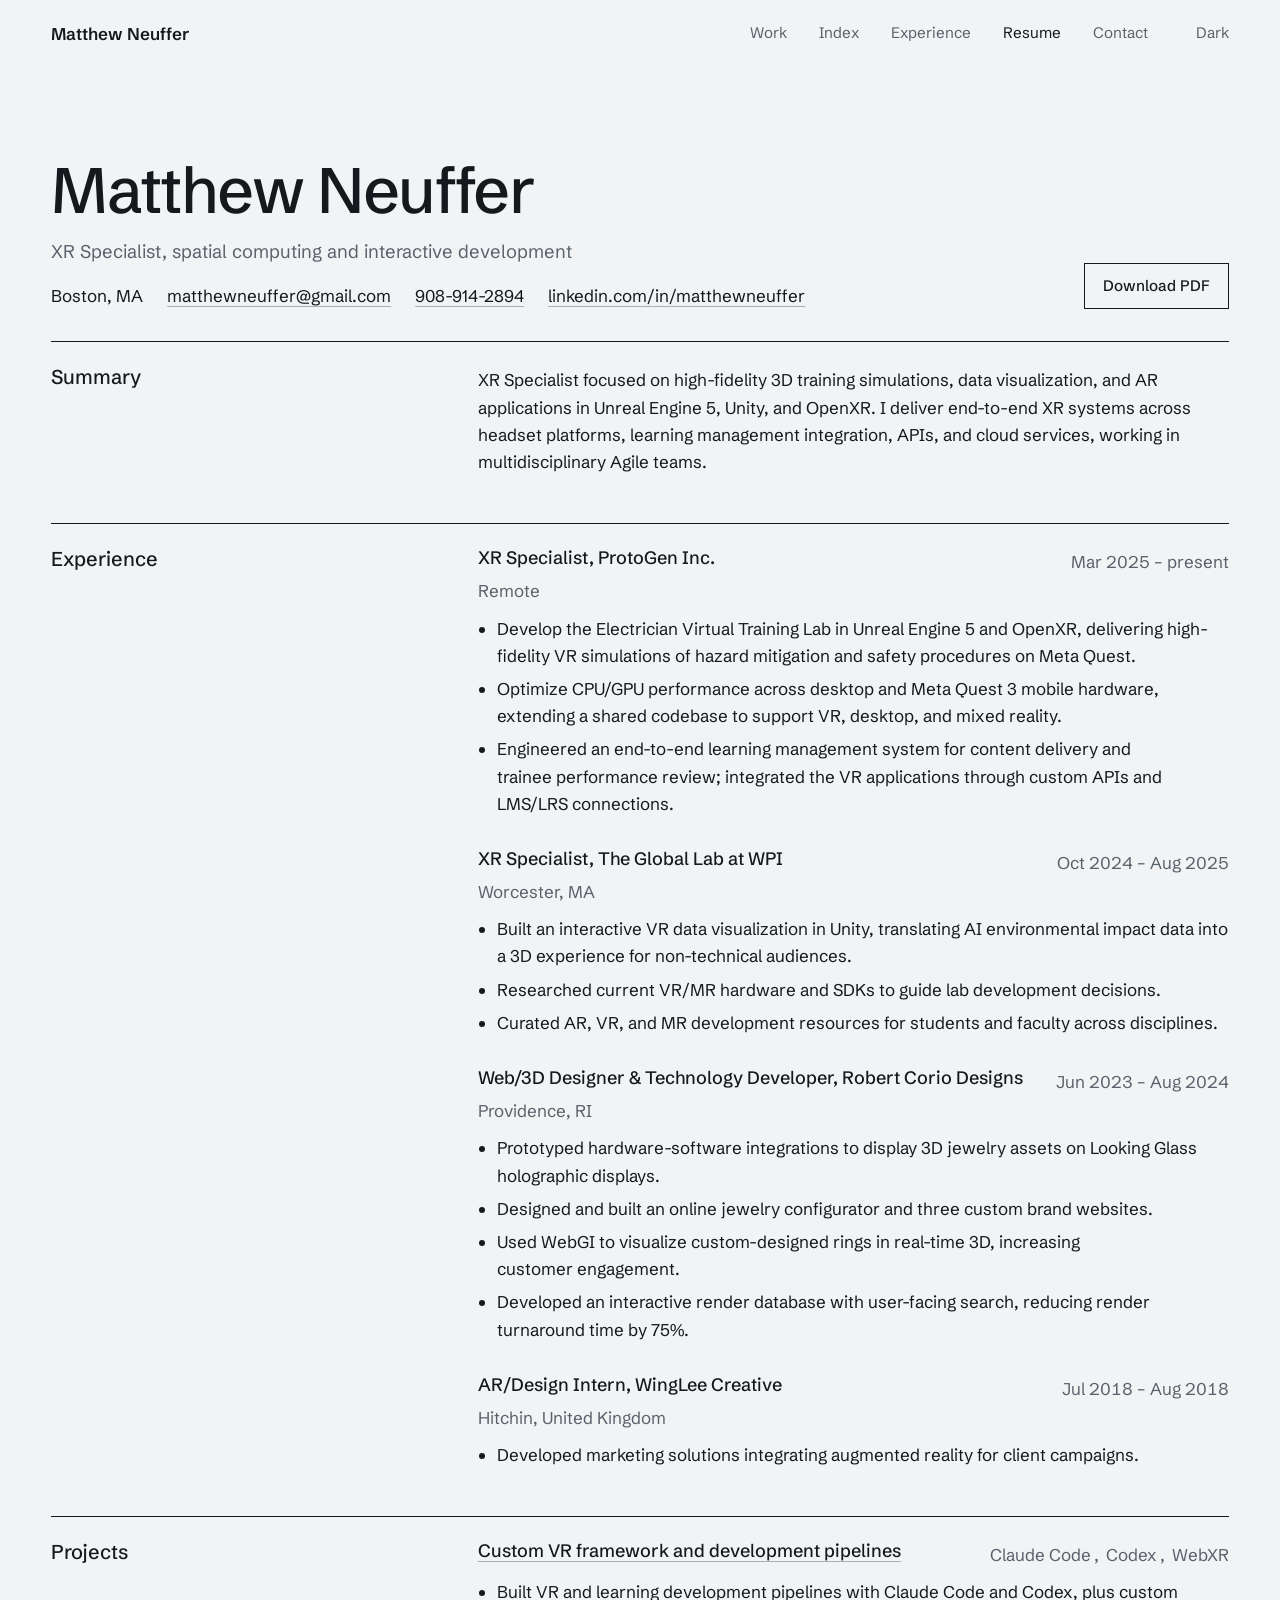
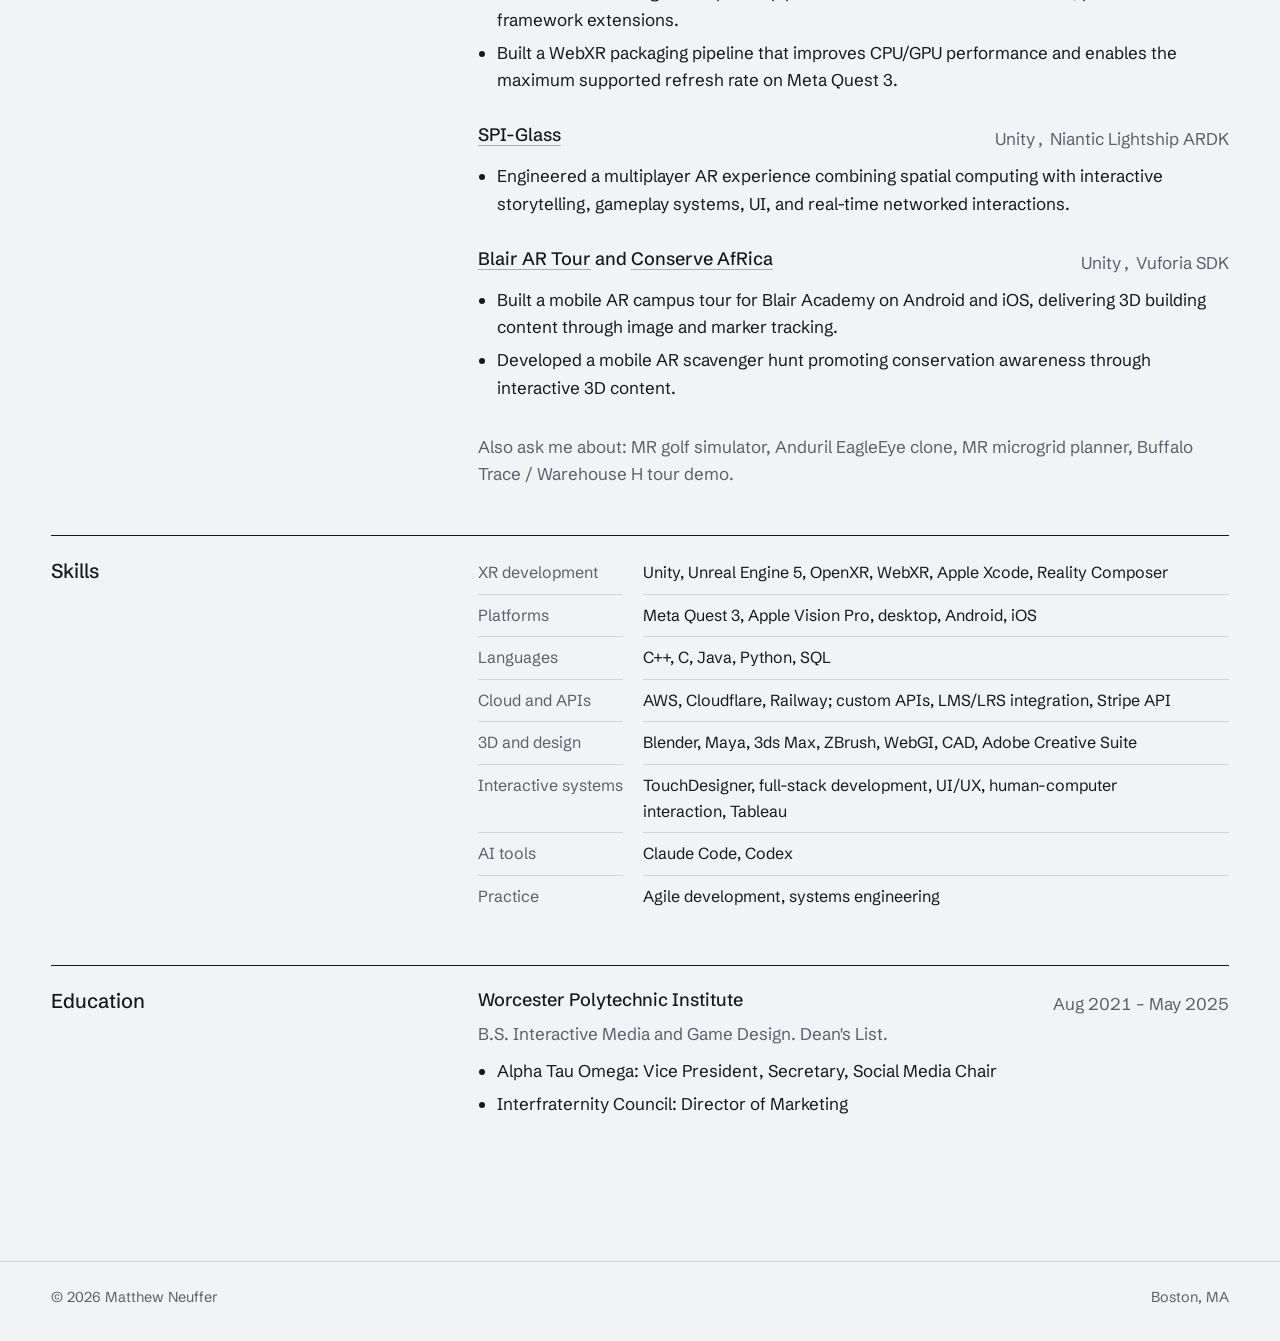
==== commit 64e78d9b: "Refine design: WebGL scan-room hero, studio-style layout Replace the 2D canvas viewport with a three" ====
--- a/resume.html
+++ b/resume.html
@@ -1,5 +1,5 @@
 <!DOCTYPE html>
-<html lang="en" data-theme="dark">
+<html lang="en">
 
 <head>
     <meta charset="UTF-8">
@@ -8,11 +8,16 @@
     <meta name="description" content="Resume of Matthew Neuffer, XR Specialist: VR, AR, and mixed reality in Unreal Engine 5, Unity, and OpenXR.">
     <link rel="icon" href="images/MN.jpg">
     <script>
-        try { if (localStorage.getItem('theme') === 'light') document.documentElement.dataset.theme = 'light'; } catch (e) { }
+        (function () {
+            var t = null;
+            try { t = localStorage.getItem('theme'); } catch (e) { }
+            if (t !== 'light' && t !== 'dark') t = window.matchMedia('(prefers-color-scheme: dark)').matches ? 'dark' : 'light';
+            document.documentElement.dataset.theme = t;
+        })();
     </script>
     <link rel="preconnect" href="https://fonts.googleapis.com">
     <link rel="preconnect" href="https://fonts.gstatic.com" crossorigin>
-    <link href="https://fonts.googleapis.com/css2?family=Archivo:wdth,wght@62..125,100..900&family=JetBrains+Mono:wght@400;500&display=swap" rel="stylesheet">
+    <link href="https://fonts.googleapis.com/css2?family=Schibsted+Grotesk:ital,wght@0,400..800;1,400..800&display=swap" rel="stylesheet">
     <link rel="stylesheet" href="styles.css">
     <!-- Matomo -->
     <script>
@@ -36,16 +41,13 @@
             <a class="nav-name" href="index.html">Matthew Neuffer</a>
             <nav class="nav-links" id="nav-links" aria-label="Main">
                 <a href="index.html#work">Work</a>
+                <a href="index.html#index">Index</a>
                 <a href="index.html#experience">Experience</a>
                 <a href="resume.html" aria-current="page">Resume</a>
                 <a href="index.html#contact">Contact</a>
             </nav>
-            <button class="icon-button theme-toggle" type="button" aria-label="Switch to light theme">
-                <svg viewBox="0 0 24 24" width="20" height="20" aria-hidden="true"><circle cx="12" cy="12" r="5" fill="none" stroke="currentColor" stroke-width="1.6"/><path d="M12 7a5 5 0 0 1 0 10z" fill="currentColor"/></svg>
-            </button>
-            <button class="icon-button nav-toggle" type="button" aria-controls="nav-links" aria-expanded="false" aria-label="Open menu">
-                <svg viewBox="0 0 24 24" width="22" height="22" aria-hidden="true"><path d="M4 8h16M4 16h16" stroke="currentColor" stroke-width="1.6" fill="none"/></svg>
-            </button>
+            <button class="theme-toggle" type="button">Dark</button>
+            <button class="nav-toggle" type="button" aria-controls="nav-links" aria-expanded="false">Menu</button>
         </div>
     </header>
 
@@ -61,7 +63,7 @@
                     <li><a href="https://www.linkedin.com/in/matthewneuffer">linkedin.com/in/matthewneuffer</a></li>
                 </ul>
             </div>
-            <a class="button button-primary" href="Resume/Matthew Neuffer Resume.pdf" download>Download PDF</a>
+            <a class="button" href="Resume/Matthew Neuffer Resume.pdf" download>Download PDF</a>
         </header>
 
         <section class="doc-section">
@@ -196,6 +198,7 @@
 
     <footer class="site-footer">
         <p>&copy; <span data-year>2026</span> Matthew Neuffer</p>
+        <p>Boston, MA</p>
     </footer>
 
     <script src="script.js"></script>
--- a/styles.css
+++ b/styles.css
@@ -1,45 +1,45 @@
-/* ───────────────────────────── Tokens
-   Colors borrow from a 3D editor viewport: slate background, and the
-   X / Y / Z axis colors, which also code the project categories. */
+/* ───────────────────────────── Tokens */
 
 :root {
-    --bg: #171b21;
-    --surface: #1e232a;
-    --raise: #252b34;
-    --line: #323944;
-    --line-strong: #46505d;
-    --text: #e8ebef;
-    --muted: #9aa3ae;
-    --x: #f06464;
-    --y: #52c98d;
-    --z: #6b9bf5;
-    --accent: var(--z);
-    --on-accent: #0f1726;
-    --grid: rgba(150, 165, 185, 0.16);
-
-    --sans: 'Archivo', system-ui, -apple-system, 'Segoe UI', sans-serif;
-    --mono: 'JetBrains Mono', ui-monospace, 'SF Mono', Menlo, monospace;
-
-    --page: 1240px;
-    --gutter: clamp(16px, 4vw, 48px);
-    --nav-h: 64px;
+    --bg: #f2f3f4;
+    --plate: #e7e9ec;
+    --surface: #e9ebee;
+    --line: #d2d6db;
+    --line-strong: #a7aeb7;
+    --text: #15181c;
+    --muted: #59616b;
+    --accent: #2b44e0;
+    --on-accent: #ffffff;
+
+    --scene-shade: #c9ced5;
+    --scene-light: #f8f9fa;
+    --scene-ink: #1d232b;
+    --scene-ink-alpha: 0.55;
+
+    --sans: 'Schibsted Grotesk', system-ui, -apple-system, 'Segoe UI', sans-serif;
+
+    --page: 1280px;
+    --gutter: clamp(16px, 4vw, 56px);
+    --nav-h: 68px;
+    color-scheme: light;
+}
+
+:root[data-theme="dark"] {
+    --bg: #15181c;
+    --plate: #1b1f24;
+    --surface: #1d2127;
+    --line: #2c3239;
+    --line-strong: #4a525d;
+    --text: #eceef0;
+    --muted: #9ba3ad;
+    --accent: #8597ff;
+    --on-accent: #0d1233;
+
+    --scene-shade: #1e2329;
+    --scene-light: #3b424c;
+    --scene-ink: #d6dce4;
+    --scene-ink-alpha: 0.32;
     color-scheme: dark;
-}
-
-:root[data-theme="light"] {
-    --bg: #e7eaee;
-    --surface: #f2f4f6;
-    --raise: #ffffff;
-    --line: #c9cfd7;
-    --line-strong: #a8b0bb;
-    --text: #151a20;
-    --muted: #535d69;
-    --x: #c93636;
-    --y: #18804f;
-    --z: #2c5fd4;
-    --on-accent: #ffffff;
-    --grid: rgba(60, 75, 95, 0.16);
-    color-scheme: light;
 }
 
 /* ───────────────────────────── Base */
@@ -56,7 +56,7 @@
 
 html {
     scroll-behavior: smooth;
-    scroll-padding-top: calc(var(--nav-h) + 16px);
+    scroll-padding-top: calc(var(--nav-h) + 24px);
     -webkit-text-size-adjust: 100%;
 }
 
@@ -66,7 +66,6 @@
     font-family: var(--sans);
     font-size: 1.0625rem;
     line-height: 1.6;
-    font-variation-settings: 'wdth' 100;
     -webkit-font-smoothing: antialiased;
     overflow-x: hidden;
 }
@@ -82,8 +81,9 @@
 
 a {
     color: inherit;
+    text-decoration-line: underline;
     text-decoration-color: var(--line-strong);
-    text-underline-offset: 0.2em;
+    text-underline-offset: 0.22em;
     text-decoration-thickness: 1px;
 }
 
@@ -94,7 +94,6 @@
 :focus-visible {
     outline: 2px solid var(--accent);
     outline-offset: 3px;
-    border-radius: 2px;
 }
 
 button {
@@ -105,8 +104,8 @@
 h1,
 h2,
 h3 {
-    line-height: 1.1;
-    font-weight: 700;
+    font-weight: 500;
+    line-height: 1.12;
     text-wrap: balance;
 }
 
@@ -114,6 +113,12 @@
 li,
 dd {
     text-wrap: pretty;
+}
+
+ul[class],
+ol[class] {
+    list-style: none;
+    padding: 0;
 }
 
 .skip-link {
@@ -121,8 +126,8 @@
     left: var(--gutter);
     top: -100px;
     z-index: 200;
-    background: var(--accent);
-    color: var(--on-accent);
+    background: var(--text);
+    color: var(--bg);
     padding: 8px 14px;
 }
 
@@ -137,9 +142,9 @@
     inset: 0 0 auto 0;
     z-index: 100;
     height: var(--nav-h);
-    background: color-mix(in srgb, var(--bg) 82%, transparent);
-    backdrop-filter: blur(10px);
-    -webkit-backdrop-filter: blur(10px);
+    background: color-mix(in srgb, var(--bg) 88%, transparent);
+    backdrop-filter: blur(12px);
+    -webkit-backdrop-filter: blur(12px);
     border-bottom: 1px solid transparent;
     transition: border-color 0.2s;
 }
@@ -155,58 +160,55 @@
     padding: 0 var(--gutter);
     display: flex;
     align-items: center;
-    gap: 8px;
+    gap: clamp(16px, 2.5vw, 32px);
 }
 
 .nav-name {
-    font-weight: 700;
-    font-variation-settings: 'wdth' 118;
+    font-weight: 600;
     text-decoration: none;
     margin-right: auto;
-    font-size: 1.05rem;
 }
 
 .nav-links {
     display: flex;
-    gap: 4px;
-}
-
-.nav-links a {
+    gap: clamp(16px, 2.5vw, 32px);
+}
+
+.nav-links a,
+.theme-toggle,
+.nav-toggle {
     text-decoration: none;
-    padding: 8px 12px;
-    color: var(--muted);
-    border-radius: 4px;
+    color: var(--muted);
+    font-size: 0.95rem;
 }
 
 .nav-links a:hover,
-.nav-links a[aria-current="page"] {
+.nav-links a[aria-current="page"],
+.theme-toggle:hover,
+.nav-toggle:hover {
     color: var(--text);
 }
 
-.icon-button {
-    display: grid;
-    place-items: center;
-    width: 40px;
-    height: 40px;
+.theme-toggle,
+.nav-toggle {
     background: none;
-    border: 1px solid transparent;
-    border-radius: 4px;
+    border: 0;
+    padding: 10px 0;
     cursor: pointer;
-    color: var(--muted);
-}
-
-.icon-button:hover {
-    color: var(--text);
-    border-color: var(--line);
+}
+
+.theme-toggle {
+    min-width: 3.2em;
+    text-align: right;
 }
 
 .nav-toggle {
     display: none;
 }
 
-@media (max-width: 720px) {
+@media (max-width: 760px) {
     .nav-toggle {
-        display: grid;
+        display: block;
     }
 
     .nav-links {
@@ -215,7 +217,8 @@
         left: 0;
         right: 0;
         flex-direction: column;
-        padding: 8px var(--gutter) 16px;
+        gap: 0;
+        padding: 4px var(--gutter) 16px;
         background: var(--bg);
         border-bottom: 1px solid var(--line);
         display: none;
@@ -227,151 +230,122 @@
 
     .nav-links a {
         padding: 12px 0;
-        font-size: 1.15rem;
-    }
-}
-
-/* ───────────────────────────── Buttons */
-
-.button {
-    display: inline-flex;
+        font-size: 1.2rem;
+        color: var(--text);
+        border-top: 1px solid var(--line);
+    }
+
+    .nav-links a:first-child {
+        border-top: 0;
+    }
+}
+
+/* ───────────────────────────── Hero */
+
+.hero {
+    max-width: var(--page);
+    margin: 0 auto;
+    padding: calc(var(--nav-h) + clamp(32px, 6vh, 72px)) var(--gutter) clamp(48px, 8vh, 96px);
+    display: grid;
+    grid-template-columns: minmax(0, 5fr) minmax(0, 7fr);
+    gap: clamp(32px, 4vw, 64px);
     align-items: center;
-    min-height: 44px;
-    padding: 10px 18px;
-    border: 1px solid var(--line-strong);
-    border-radius: 4px;
-    background: color-mix(in srgb, var(--bg) 70%, transparent);
+    min-height: min(100svh, 980px);
+}
+
+.hero h1 {
+    font-size: clamp(2.1rem, 3.6vw, 3.5rem);
+    letter-spacing: -0.022em;
+    line-height: 1.08;
+}
+
+.hero-lede {
+    margin-top: 28px;
+    max-width: 30em;
+    color: var(--muted);
+    font-size: 1.125rem;
+}
+
+.hero-links {
+    margin-top: 32px;
+    display: flex;
+    flex-direction: column;
+    border-top: 1px solid var(--line);
+    max-width: 26em;
+}
+
+.hero-links li {
+    border-bottom: 1px solid var(--line);
+}
+
+.hero-links a {
+    display: block;
+    padding: 12px 0;
     text-decoration: none;
-    font-weight: 600;
-    font-size: 0.95rem;
-    cursor: pointer;
-}
-
-.button:hover {
-    border-color: var(--text);
-}
-
-.button-primary {
-    background: var(--accent);
-    border-color: var(--accent);
-    color: var(--on-accent);
-}
-
-.button-primary:hover {
-    background: color-mix(in srgb, var(--accent) 85%, var(--text));
-    border-color: transparent;
-}
-
-/* ───────────────────────────── Hero
-   A live 3D viewport: room-scale floor grid, play-area boundary,
-   world axes, and a controller ray that follows the pointer. */
-
-.hero {
+    font-weight: 500;
+}
+
+.hero-links a:hover {
+    color: var(--accent);
+}
+
+.hero-figure {
+    margin-right: calc(-1 * var(--gutter));
+}
+
+.hero-canvas {
     position: relative;
-    min-height: 100svh;
-    display: flex;
-    align-items: flex-end;
-    padding: calc(var(--nav-h) + 40px) var(--gutter) clamp(40px, 8vh, 88px);
-    overflow: hidden;
-    border-bottom: 1px solid var(--line);
-    cursor: crosshair;
-}
-
-.hero-scene {
+    aspect-ratio: 5 / 4;
+    max-height: calc(100svh - var(--nav-h) - 140px);
+    min-height: 340px;
+    width: 100%;
+    background: var(--plate);
+}
+
+.hero-canvas canvas {
     position: absolute;
     inset: 0;
     width: 100%;
     height: 100%;
+    cursor: crosshair;
     touch-action: pan-y;
-}
-
-.hero-copy {
-    position: relative;
-    max-width: var(--page);
-    width: 100%;
-    margin: 0 auto;
-    pointer-events: none;
-}
-
-.hero-copy a {
-    pointer-events: auto;
-}
-
-.hero h1 {
-    font-size: clamp(3.4rem, 12.5vw, 10.5rem);
-    font-variation-settings: 'wdth' 125;
-    font-weight: 800;
-    line-height: 0.86;
-    letter-spacing: -0.035em;
-    margin-left: -0.05em;
-}
-
-.hero-lede {
-    max-width: 34em;
-    margin-top: 28px;
-    font-size: clamp(1.05rem, 1.6vw, 1.25rem);
-    line-height: 1.55;
-}
-
-.hero-meta {
-    margin-top: 10px;
-    color: var(--muted);
-}
-
-.hero-actions {
-    display: flex;
-    flex-wrap: wrap;
-    gap: 12px;
-    margin-top: 28px;
-}
-
-.hud {
-    position: absolute;
-    top: calc(var(--nav-h) + 20px);
-    right: var(--gutter);
-    font-family: var(--mono);
-    font-size: 0.75rem;
-    line-height: 1.7;
-    color: var(--muted);
-    padding: 10px 14px;
-    border-left: 1px solid var(--line-strong);
-    pointer-events: none;
-    font-variant-numeric: tabular-nums;
-}
-
-.hud div {
-    display: grid;
-    grid-template-columns: 7.5ch auto;
-    gap: 12px;
-}
-
-.hud dd {
-    color: var(--text);
-    white-space: pre;
-}
-
-.hero-hint {
-    position: absolute;
-    right: var(--gutter);
-    bottom: 20px;
-    font-size: 0.85rem;
-    color: var(--muted);
-    pointer-events: none;
-}
-
-@media (max-width: 720px) {
-    .hud {
-        top: calc(var(--nav-h) + 8px);
-        font-size: 0.68rem;
-        padding: 6px 10px;
-    }
-
-    .hud div:nth-child(2) {
-        display: none;
-    }
-
-    .hero-hint {
-        display: none;
+    opacity: 0;
+    transition: opacity 0.6s;
+}
+
+.hero-figure.is-ready canvas {
+    opacity: 1;
+}
+
+.hero-figure.is-unavailable {
+    display: none;
+}
+
+.hero-figure figcaption {
+    margin-top: 12px;
+    max-width: 40em;
+    padding-right: var(--gutter);
+    font-size: 0.875rem;
+    color: var(--muted);
+}
+
+@media (max-width: 900px) {
+    .hero {
+        grid-template-columns: 1fr;
+        min-height: 0;
+    }
+
+    .hero-figure {
+        margin-left: calc(-1 * var(--gutter));
+    }
+
+    .hero-canvas {
+        aspect-ratio: 4 / 3;
+        max-height: none;
+    }
+
+    .hero-figure figcaption {
+        padding-left: var(--gutter);
     }
 }
 
@@ -380,162 +354,132 @@
 .section {
     max-width: var(--page);
     margin: 0 auto;
-    padding: clamp(72px, 11vw, 136px) var(--gutter) 0;
+    padding: clamp(80px, 11vw, 144px) var(--gutter) 0;
 }
 
 .section-head {
-    display: flex;
-    flex-wrap: wrap;
+    display: grid;
+    grid-template-columns: minmax(0, 5fr) minmax(0, 7fr);
+    gap: 12px clamp(32px, 4vw, 64px);
     align-items: baseline;
-    justify-content: space-between;
-    gap: 8px 32px;
-    padding-bottom: 20px;
-    margin-bottom: 40px;
-    border-bottom: 1px solid var(--line);
+    padding-top: 20px;
+    margin-bottom: clamp(36px, 5vw, 56px);
+    border-top: 1px solid var(--text);
 }
 
 .section-head h2 {
-    font-size: clamp(2rem, 4.4vw, 3.25rem);
-    font-variation-settings: 'wdth' 118;
-    letter-spacing: -0.02em;
+    font-size: clamp(1.75rem, 2.8vw, 2.5rem);
+    letter-spacing: -0.018em;
 }
 
 .section-head p {
     color: var(--muted);
-    max-width: 36em;
-}
-
-/* ───────────────────────────── Category marker
-   Axis colors code the three XR-adjacent categories. */
-
-.cat {
-    display: inline-flex;
-    align-items: center;
-    gap: 8px;
-    font-size: 0.85rem;
-    color: var(--muted);
-}
-
-.cat::before {
-    content: '';
-    width: 10px;
-    height: 10px;
-    border: 1px solid var(--line-strong);
-    flex: none;
-}
-
-.cat[data-axis="x"]::before { background: var(--x); border-color: var(--x); }
-.cat[data-axis="y"]::before { background: var(--y); border-color: var(--y); }
-.cat[data-axis="z"]::before { background: var(--z); border-color: var(--z); }
-
-/* ───────────────────────────── Featured work */
+    max-width: 34em;
+}
+
+@media (max-width: 760px) {
+    .section-head {
+        grid-template-columns: 1fr;
+    }
+}
+
+/* ───────────────────────────── Featured case studies */
 
 .featured {
     display: grid;
-    gap: clamp(56px, 8vw, 96px);
-}
-
-.feature {
-    display: grid;
-    grid-template-columns: minmax(0, 7fr) minmax(0, 5fr);
-    gap: clamp(24px, 4vw, 56px);
-    align-items: start;
-}
-
-.feature-media {
-    position: relative;
+    gap: clamp(64px, 9vw, 120px);
+}
+
+.case-media {
     display: block;
     width: 100%;
     padding: 0;
     border: 0;
     background: var(--surface);
     cursor: pointer;
-    aspect-ratio: 16 / 10;
+    aspect-ratio: 16 / 8;
     overflow: hidden;
 }
 
-.feature-media img {
+.case-media img {
     width: 100%;
     height: 100%;
     object-fit: cover;
-    transition: transform 0.5s cubic-bezier(.2, .7, .2, 1);
-}
-
-.feature-media:hover img {
-    transform: scale(1.02);
-}
-
-/* Selection-bracket corners, as in a 3D editor viewport */
-.feature-media::before,
-.feature-media::after {
-    content: '';
-    position: absolute;
-    width: 22px;
-    height: 22px;
-    border: 2px solid var(--accent);
-    z-index: 1;
-    pointer-events: none;
-}
-
-.feature-media::before {
-    top: 10px;
-    left: 10px;
-    border-right: 0;
-    border-bottom: 0;
-}
-
-.feature-media::after {
-    right: 10px;
-    bottom: 10px;
-    border-left: 0;
-    border-top: 0;
-}
-
-.feature-body h3 {
-    font-size: clamp(1.6rem, 2.6vw, 2.1rem);
-    font-variation-settings: 'wdth' 112;
+    transition: transform 0.6s cubic-bezier(.2, .7, .2, 1);
+}
+
+.case-media:hover img {
+    transform: scale(1.015);
+}
+
+.case-body {
+    display: grid;
+    grid-template-columns: minmax(0, 5fr) minmax(0, 4fr) minmax(0, 3fr);
+    gap: 16px clamp(32px, 4vw, 64px);
+    padding-top: 24px;
+}
+
+.case-body h3 {
+    font-size: clamp(1.5rem, 2.2vw, 2rem);
     letter-spacing: -0.015em;
-    margin: 12px 0 6px;
-}
-
-.feature-org {
-    color: var(--muted);
-}
-
-.feature-body > p:not(.feature-org) {
+}
+
+.case-meta {
+    margin-top: 8px;
+    color: var(--muted);
+}
+
+.case-summary p {
+    max-width: 32em;
+}
+
+.case-summary .text-button {
     margin-top: 16px;
-    max-width: 36em;
-}
-
-.feature-body .button {
-    margin-top: 24px;
-}
-
-/* Text-only features sit side by side under the image-led one */
-.feature-pair {
-    display: grid;
-    grid-template-columns: 1fr 1fr;
-    gap: clamp(24px, 4vw, 56px);
-}
-
-.feature-text {
-    border-top: 2px solid var(--accent);
-    padding-top: 20px;
-}
-
-@media (max-width: 860px) {
-    .feature,
-    .feature-pair {
+}
+
+.case-body .specs {
+    margin-top: 0;
+}
+
+.case-text-only .case-body {
+    padding-top: 24px;
+    border-top: 1px solid var(--line);
+}
+
+@media (max-width: 900px) {
+    .case-body {
         grid-template-columns: 1fr;
     }
-}
-
-/* Key/value spec table, used on features and project pages */
+
+    .case-media {
+        aspect-ratio: 16 / 10;
+    }
+}
+
+.text-button {
+    display: inline-block;
+    padding: 0;
+    border: 0;
+    background: none;
+    cursor: pointer;
+    font-weight: 600;
+    text-decoration: underline;
+    text-decoration-color: var(--line-strong);
+    text-underline-offset: 0.22em;
+    text-decoration-thickness: 1px;
+}
+
+.text-button:hover {
+    color: var(--accent);
+    text-decoration-color: currentColor;
+}
+
+/* Key/value table, used on case studies, project pages, and the resume */
 .specs {
     display: grid;
     grid-template-columns: max-content 1fr;
     gap: 0 20px;
-    margin-top: 20px;
+    margin-top: 24px;
     font-size: 0.92rem;
 }
 
@@ -549,195 +493,137 @@
     color: var(--muted);
 }
 
-/* ───────────────────────────── Project index */
+/* ───────────────────────────── Index */
 
 .filters {
     display: flex;
     flex-wrap: wrap;
-    gap: 8px;
-    margin-bottom: 32px;
+    gap: 6px 24px;
+    margin-bottom: 24px;
 }
 
 .filter {
-    display: inline-flex;
-    align-items: center;
-    gap: 8px;
-    min-height: 40px;
-    padding: 6px 14px;
-    border: 1px solid var(--line);
-    border-radius: 4px;
+    padding: 6px 0;
+    border: 0;
+    border-bottom: 1px solid transparent;
     background: none;
     cursor: pointer;
     color: var(--muted);
-    font-size: 0.92rem;
 }
 
 .filter:hover {
     color: var(--text);
-    border-color: var(--line-strong);
 }
 
 .filter[aria-pressed="true"] {
     color: var(--text);
-    border-color: var(--text);
-    background: var(--surface);
+    border-bottom-color: var(--text);
 }
 
 .filter .count {
+    font-size: 0.75em;
+    vertical-align: super;
+    margin-left: 2px;
     font-variant-numeric: tabular-nums;
-    color: var(--muted);
-    font-size: 0.85em;
-}
-
-.filter.cat::before {
-    width: 8px;
-    height: 8px;
-}
-
-.project-grid {
-    list-style: none;
-    padding: 0;
-    display: grid;
-    grid-template-columns: repeat(auto-fill, minmax(260px, 1fr));
-    gap: 40px 24px;
-}
-
-.project-card {
-    display: flex;
-    flex-direction: column;
+}
+
+.index-list {
+    border-bottom: 1px solid var(--line);
+}
+
+.index-list li[hidden] {
+    display: none;
+}
+
+.index-row {
+    display: grid;
+    grid-template-columns: 112px minmax(0, 1fr) minmax(0, 13rem) minmax(0, 11rem);
+    gap: 4px 24px;
+    align-items: center;
     width: 100%;
-    height: 100%;
-    padding: 0;
+    padding: 14px 0;
+    border: 0;
+    border-top: 1px solid var(--line);
+    background: none;
     text-align: left;
-    background: none;
-    border: 0;
     cursor: pointer;
 }
 
-.card-media {
-    position: relative;
-    width: 100%;
+.index-row:hover {
+    background: color-mix(in srgb, var(--surface) 70%, transparent);
+}
+
+.index-thumb {
+    width: 112px;
     aspect-ratio: 4 / 3;
     background: var(--surface);
-    border: 1px solid var(--line);
     overflow: hidden;
 }
 
-.card-media img {
+.index-thumb img {
     width: 100%;
     height: 100%;
     object-fit: cover;
 }
 
-.card-media img[data-fit="contain"] {
+.index-thumb img[data-fit="contain"] {
     object-fit: contain;
-    padding: 12px;
-}
-
-/* Cards without an image show a grid plate with the main tool */
-.card-media.is-blank {
-    display: flex;
-    align-items: flex-end;
-    padding: 16px;
-    background-color: var(--surface);
-    background-image:
-        linear-gradient(var(--grid) 1px, transparent 1px),
-        linear-gradient(90deg, var(--grid) 1px, transparent 1px);
-    background-size: 24px 24px;
-    background-position: -1px -1px;
-}
-
-.card-media.is-blank span {
-    font-family: var(--mono);
-    font-size: 0.8rem;
-    color: var(--muted);
-}
-
-.project-card:hover .card-media {
-    border-color: var(--line-strong);
-}
-
-.project-card:hover h3 {
+}
+
+.index-title {
+    font-size: 1.125rem;
+    font-weight: 500;
+    line-height: 1.3;
+}
+
+.index-row:hover .index-title {
     text-decoration: underline;
     text-decoration-thickness: 1px;
     text-underline-offset: 0.2em;
 }
 
-.card-body {
-    padding-top: 14px;
-}
-
-.card-body h3 {
-    font-size: 1.15rem;
-    font-variation-settings: 'wdth' 108;
-    margin-top: 8px;
-}
-
-.card-body p {
-    margin-top: 6px;
-    color: var(--muted);
-    font-size: 0.95rem;
-    line-height: 1.5;
-}
-
-.project-grid li[hidden] {
-    display: none;
+.index-summary {
+    display: block;
+    margin-top: 2px;
+    color: var(--muted);
+    font-size: 0.92rem;
+    line-height: 1.45;
+}
+
+.index-type,
+.index-when {
+    color: var(--muted);
+    font-size: 0.92rem;
+}
+
+@media (max-width: 900px) {
+    .index-row {
+        grid-template-columns: 96px minmax(0, 1fr);
+        align-items: start;
+    }
+
+    .index-thumb {
+        width: 96px;
+        grid-row: span 3;
+    }
+
+    .index-summary {
+        display: none;
+    }
 }
 
 .ask-about {
-    margin-top: 64px;
-    padding: 24px 0 0;
-    border-top: 1px solid var(--line);
-    display: grid;
-    grid-template-columns: minmax(0, 1fr) minmax(0, 2fr);
-    gap: 8px 32px;
-}
-
-.ask-about h3 {
-    font-size: 1.15rem;
-}
-
-.ask-about p {
-    color: var(--muted);
-}
-
-.ask-about ul {
-    grid-column: 2;
-    display: flex;
-    flex-wrap: wrap;
-    gap: 8px;
-    padding: 0;
-    list-style: none;
-}
-
-.ask-about li {
-    padding: 4px 12px;
-    border: 1px solid var(--line);
-    border-radius: 4px;
-    font-size: 0.92rem;
-}
-
-@media (max-width: 720px) {
-    .ask-about {
-        grid-template-columns: 1fr;
-    }
-
-    .ask-about ul {
-        grid-column: 1;
-    }
-}
-
-/* ───────────────────────────── Experience timeline */
-
-.timeline {
-    list-style: none;
-    padding: 0;
-}
+    margin-top: 32px;
+    max-width: 44em;
+    color: var(--muted);
+}
+
+/* ───────────────────────────── Experience */
 
 .timeline > li {
     display: grid;
-    grid-template-columns: minmax(150px, 1fr) minmax(0, 3fr);
-    gap: 8px 32px;
+    grid-template-columns: minmax(0, 5fr) minmax(0, 7fr);
+    gap: 8px clamp(32px, 4vw, 64px);
     padding: 28px 0;
     border-top: 1px solid var(--line);
 }
@@ -748,14 +634,12 @@
 }
 
 .timeline .when {
-    color: var(--muted);
     font-variant-numeric: tabular-nums;
-    padding-top: 2px;
+    color: var(--muted);
 }
 
 .timeline h3 {
     font-size: 1.25rem;
-    font-variation-settings: 'wdth' 108;
 }
 
 .timeline .where {
@@ -766,7 +650,7 @@
 .timeline ul {
     margin-top: 12px;
     padding-left: 1.1em;
-    max-width: 44em;
+    max-width: 40em;
 }
 
 .timeline ul li + li {
@@ -777,7 +661,7 @@
     color: var(--line-strong);
 }
 
-@media (max-width: 720px) {
+@media (max-width: 760px) {
     .timeline > li {
         grid-template-columns: 1fr;
     }
@@ -785,15 +669,11 @@
 
 /* ───────────────────────────── Stack */
 
-.stack {
-    display: grid;
-}
-
 .stack > div {
     display: grid;
-    grid-template-columns: minmax(150px, 1fr) minmax(0, 3fr);
-    gap: 4px 32px;
-    padding: 16px 0;
+    grid-template-columns: minmax(0, 5fr) minmax(0, 7fr);
+    gap: 4px clamp(32px, 4vw, 64px);
+    padding: 14px 0;
     border-top: 1px solid var(--line);
 }
 
@@ -806,7 +686,7 @@
     color: var(--muted);
 }
 
-@media (max-width: 720px) {
+@media (max-width: 760px) {
     .stack > div {
         grid-template-columns: 1fr;
     }
@@ -815,52 +695,86 @@
 /* ───────────────────────────── Contact + footer */
 
 .contact {
-    padding-bottom: clamp(72px, 10vw, 120px);
+    padding-bottom: clamp(80px, 10vw, 128px);
 }
 
 .contact h2 {
-    font-size: clamp(2.2rem, 6vw, 4.5rem);
-    font-variation-settings: 'wdth' 122;
-    letter-spacing: -0.03em;
-    max-width: 14em;
+    padding-top: 20px;
+    border-top: 1px solid var(--text);
+    font-size: clamp(1.75rem, 2.8vw, 2.5rem);
+    letter-spacing: -0.018em;
 }
 
 .contact > p {
-    margin-top: 20px;
-    max-width: 36em;
-    color: var(--muted);
-    font-size: 1.15rem;
+    margin-top: 16px;
+    max-width: 34em;
+    color: var(--muted);
+}
+
+.contact-email {
+    margin-top: 28px !important;
+    font-size: clamp(1.5rem, 4.4vw, 3.25rem);
+    letter-spacing: -0.02em;
+    line-height: 1.15;
+    color: var(--text) !important;
+    overflow-wrap: anywhere;
+}
+
+.contact-email a {
+    text-decoration-thickness: 2px;
+    text-underline-offset: 0.16em;
+}
+
+.contact-email a:hover {
+    color: var(--accent);
 }
 
 .contact-links {
-    list-style: none;
-    padding: 0;
-    margin-top: 32px;
+    margin-top: 28px;
     display: flex;
     flex-wrap: wrap;
-    gap: 12px 32px;
-    font-size: 1.15rem;
-    font-weight: 600;
+    gap: 8px 32px;
+    font-weight: 500;
 }
 
 .site-footer {
-    border-top: 1px solid var(--line);
-}
-
-.site-footer p {
     max-width: var(--page);
     margin: 0 auto;
-    padding: 24px var(--gutter);
+    padding: 24px var(--gutter) 32px;
+    display: flex;
+    justify-content: space-between;
+    gap: 16px;
+    border-top: 1px solid var(--line);
     color: var(--muted);
     font-size: 0.9rem;
 }
 
-/* ───────────────────────────── Project sheet (detail view) */
+/* ───────────────────────────── Buttons (resume download, project links) */
+
+.button {
+    display: inline-flex;
+    align-items: center;
+    min-height: 44px;
+    padding: 10px 18px;
+    border: 1px solid var(--text);
+    background: none;
+    text-decoration: none;
+    font-weight: 500;
+    font-size: 0.95rem;
+    cursor: pointer;
+}
+
+.button:hover {
+    background: var(--text);
+    color: var(--bg);
+}
+
+/* ───────────────────────────── Project sheet */
 
 .project-sheet {
     position: fixed;
     inset: 0 0 0 auto;
-    width: min(880px, 100vw);
+    width: min(900px, 100vw);
     max-width: 100vw;
     height: 100dvh;
     max-height: 100dvh;
@@ -875,7 +789,7 @@
 }
 
 .project-sheet::backdrop {
-    background: rgba(8, 10, 14, 0.6);
+    background: rgba(10, 12, 16, 0.5);
 }
 
 .project-sheet[open] {
@@ -884,7 +798,7 @@
 
 @keyframes sheet-in {
     from {
-        transform: translateX(40px);
+        transform: translateX(48px);
         opacity: 0;
     }
 }
@@ -895,48 +809,61 @@
     z-index: 2;
     display: flex;
     align-items: center;
+    justify-content: space-between;
     gap: 12px;
-    padding: 12px clamp(16px, 4vw, 40px);
-    background: color-mix(in srgb, var(--bg) 90%, transparent);
+    padding: 0 clamp(16px, 4vw, 48px);
+    height: 60px;
+    background: color-mix(in srgb, var(--bg) 92%, transparent);
     backdrop-filter: blur(8px);
     -webkit-backdrop-filter: blur(8px);
     border-bottom: 1px solid var(--line);
-}
-
-.sheet-bar .cat {
-    margin-right: auto;
+    color: var(--muted);
+    font-size: 0.95rem;
 }
 
 .sheet-close {
-    min-height: 40px;
-    padding: 6px 14px;
+    background: none;
+    border: 0;
+    padding: 10px 0;
+    cursor: pointer;
     font-weight: 500;
+    color: var(--text);
+}
+
+.sheet-close:hover {
+    color: var(--accent);
 }
 
 .sheet-content {
-    padding: clamp(24px, 4vw, 40px) clamp(16px, 4vw, 40px) 48px;
+    padding: clamp(28px, 4vw, 48px) clamp(16px, 4vw, 48px) 56px;
 }
 
 .sheet-content h2 {
-    font-size: clamp(2rem, 5vw, 3.25rem);
-    font-variation-settings: 'wdth' 118;
-    letter-spacing: -0.025em;
+    font-size: clamp(2rem, 4.4vw, 3rem);
+    letter-spacing: -0.022em;
 }
 
 .sheet-org {
     color: var(--muted);
-    margin-top: 8px;
+    margin-top: 10px;
 }
 
 .sheet-summary {
-    font-size: 1.2rem;
+    font-size: 1.25rem;
     line-height: 1.5;
-    margin-top: 20px;
-    max-width: 34em;
+    margin-top: 24px;
+    max-width: 32em;
+}
+
+.sheet-links {
+    display: flex;
+    flex-wrap: wrap;
+    gap: 12px;
+    margin-top: 28px;
 }
 
 .sheet-cover {
-    margin-top: 28px;
+    margin-top: 32px;
     background: var(--surface);
 }
 
@@ -947,39 +874,20 @@
     margin: 0 auto;
 }
 
-.sheet-links {
-    display: flex;
-    flex-wrap: wrap;
-    gap: 12px;
-    margin-top: 24px;
-}
-
-.tools {
-    display: flex;
-    flex-wrap: wrap;
-    gap: 6px;
-    padding: 0;
-    list-style: none;
-    margin-top: 20px;
-}
-
-.tools li {
-    font-size: 0.82rem;
-    padding: 2px 10px;
-    border: 1px solid var(--line);
-    border-radius: 3px;
-    color: var(--muted);
+.sheet-content > .specs {
+    margin-top: 32px;
+    max-width: 40em;
 }
 
 .blocks {
-    margin-top: 32px;
+    margin-top: 40px;
     display: grid;
     gap: 24px;
 }
 
 .blocks > p,
 .blocks > ul {
-    max-width: 40em;
+    max-width: 38em;
 }
 
 .blocks > ul {
@@ -992,8 +900,7 @@
 
 .blocks h3 {
     font-size: 1.3rem;
-    font-variation-settings: 'wdth' 110;
-    margin-top: 12px;
+    margin-top: 16px;
 }
 
 .blocks figure {
@@ -1007,7 +914,7 @@
 }
 
 .blocks figcaption {
-    padding: 10px 0 0;
+    padding-top: 10px;
     color: var(--muted);
     font-size: 0.9rem;
     background: var(--bg);
@@ -1038,10 +945,8 @@
 }
 
 .frame {
-    position: relative;
     width: 100%;
     background: var(--surface);
-    border: 1px solid var(--line);
 }
 
 .frame iframe,
@@ -1061,23 +966,25 @@
 .sheet-nav {
     display: grid;
     grid-template-columns: 1fr 1fr;
-    gap: 12px;
-    margin-top: 56px;
+    gap: 24px;
+    margin-top: 64px;
     padding-top: 20px;
-    border-top: 1px solid var(--line);
+    border-top: 1px solid var(--text);
 }
 
 .sheet-nav button {
     text-align: left;
     background: none;
-    border: 1px solid var(--line);
-    border-radius: 4px;
-    padding: 12px 16px;
+    border: 0;
+    padding: 0;
     cursor: pointer;
+    font-weight: 500;
+    font-size: 1.1rem;
+    line-height: 1.3;
 }
 
 .sheet-nav button:hover {
-    border-color: var(--line-strong);
+    color: var(--accent);
 }
 
 .sheet-nav button:last-child {
@@ -1086,8 +993,10 @@
 
 .sheet-nav small {
     display: block;
-    color: var(--muted);
-    font-size: 0.82rem;
+    margin-bottom: 4px;
+    color: var(--muted);
+    font-size: 0.85rem;
+    font-weight: 400;
 }
 
 body.has-sheet {
@@ -1097,61 +1006,57 @@
 /* ───────────────────────────── Document pages (resume, write-ups) */
 
 .doc {
-    max-width: 920px;
+    max-width: var(--page);
     margin: 0 auto;
-    padding: calc(var(--nav-h) + clamp(40px, 7vw, 88px)) var(--gutter) 88px;
+    padding: calc(var(--nav-h) + clamp(40px, 7vw, 96px)) var(--gutter) 96px;
 }
 
 .doc-head {
+    display: grid;
+    grid-template-columns: minmax(0, 1fr) auto;
+    align-items: end;
+    gap: 24px;
+    padding-bottom: 32px;
+}
+
+.doc-head h1 {
+    font-size: clamp(2.4rem, 5vw, 4rem);
+    letter-spacing: -0.025em;
+    line-height: 1.02;
+}
+
+.doc-head .role {
+    margin-top: 14px;
+    font-size: 1.15rem;
+    color: var(--muted);
+    max-width: 36em;
+}
+
+.doc-contact {
+    margin-top: 16px;
     display: flex;
     flex-wrap: wrap;
-    justify-content: space-between;
-    align-items: end;
-    gap: 24px;
-    padding-bottom: 28px;
-    border-bottom: 1px solid var(--line);
-}
-
-.doc-head h1 {
-    font-size: clamp(2.6rem, 7vw, 4.5rem);
-    font-variation-settings: 'wdth' 125;
-    font-weight: 800;
-    letter-spacing: -0.03em;
-    line-height: 0.95;
-}
-
-.doc-head .role {
-    margin-top: 12px;
-    font-size: 1.15rem;
-}
-
-.doc-contact {
-    list-style: none;
-    padding: 0;
-    margin-top: 12px;
-    display: flex;
-    flex-wrap: wrap;
-    gap: 4px 20px;
-    color: var(--muted);
+    gap: 4px 24px;
 }
 
 .doc-section {
     display: grid;
-    grid-template-columns: minmax(130px, 1fr) minmax(0, 4fr);
-    gap: 12px 32px;
-    padding: 36px 0;
-    border-bottom: 1px solid var(--line);
+    grid-template-columns: minmax(0, 4fr) minmax(0, 8fr);
+    gap: 12px clamp(32px, 4vw, 64px);
+    padding: 24px 0 48px;
+    border-top: 1px solid var(--text);
 }
 
 .doc-section > h2 {
-    font-size: 1rem;
-    font-weight: 600;
-    color: var(--muted);
-    padding-top: 4px;
+    font-size: 1.25rem;
+}
+
+.doc-section > div {
+    max-width: 46em;
 }
 
 .doc-section .entry + .entry {
-    margin-top: 28px;
+    margin-top: 32px;
 }
 
 .entry-head {
@@ -1162,8 +1067,7 @@
 }
 
 .entry-head h3 {
-    font-size: 1.15rem;
-    font-variation-settings: 'wdth' 108;
+    font-size: 1.125rem;
 }
 
 .entry-head .when {
@@ -1198,7 +1102,8 @@
     padding-top: 0;
 }
 
-@media (max-width: 720px) {
+@media (max-width: 760px) {
+    .doc-head,
     .doc-section {
         grid-template-columns: 1fr;
     }
@@ -1221,7 +1126,8 @@
         display: none;
     }
 
-    :root {
+    :root,
+    :root[data-theme="dark"] {
         --bg: #fff;
         --text: #000;
         --muted: #444;
@@ -1233,7 +1139,7 @@
     }
 
     .doc-section {
-        padding: 16px 0;
+        padding: 12px 0 20px;
         break-inside: avoid;
     }
 }
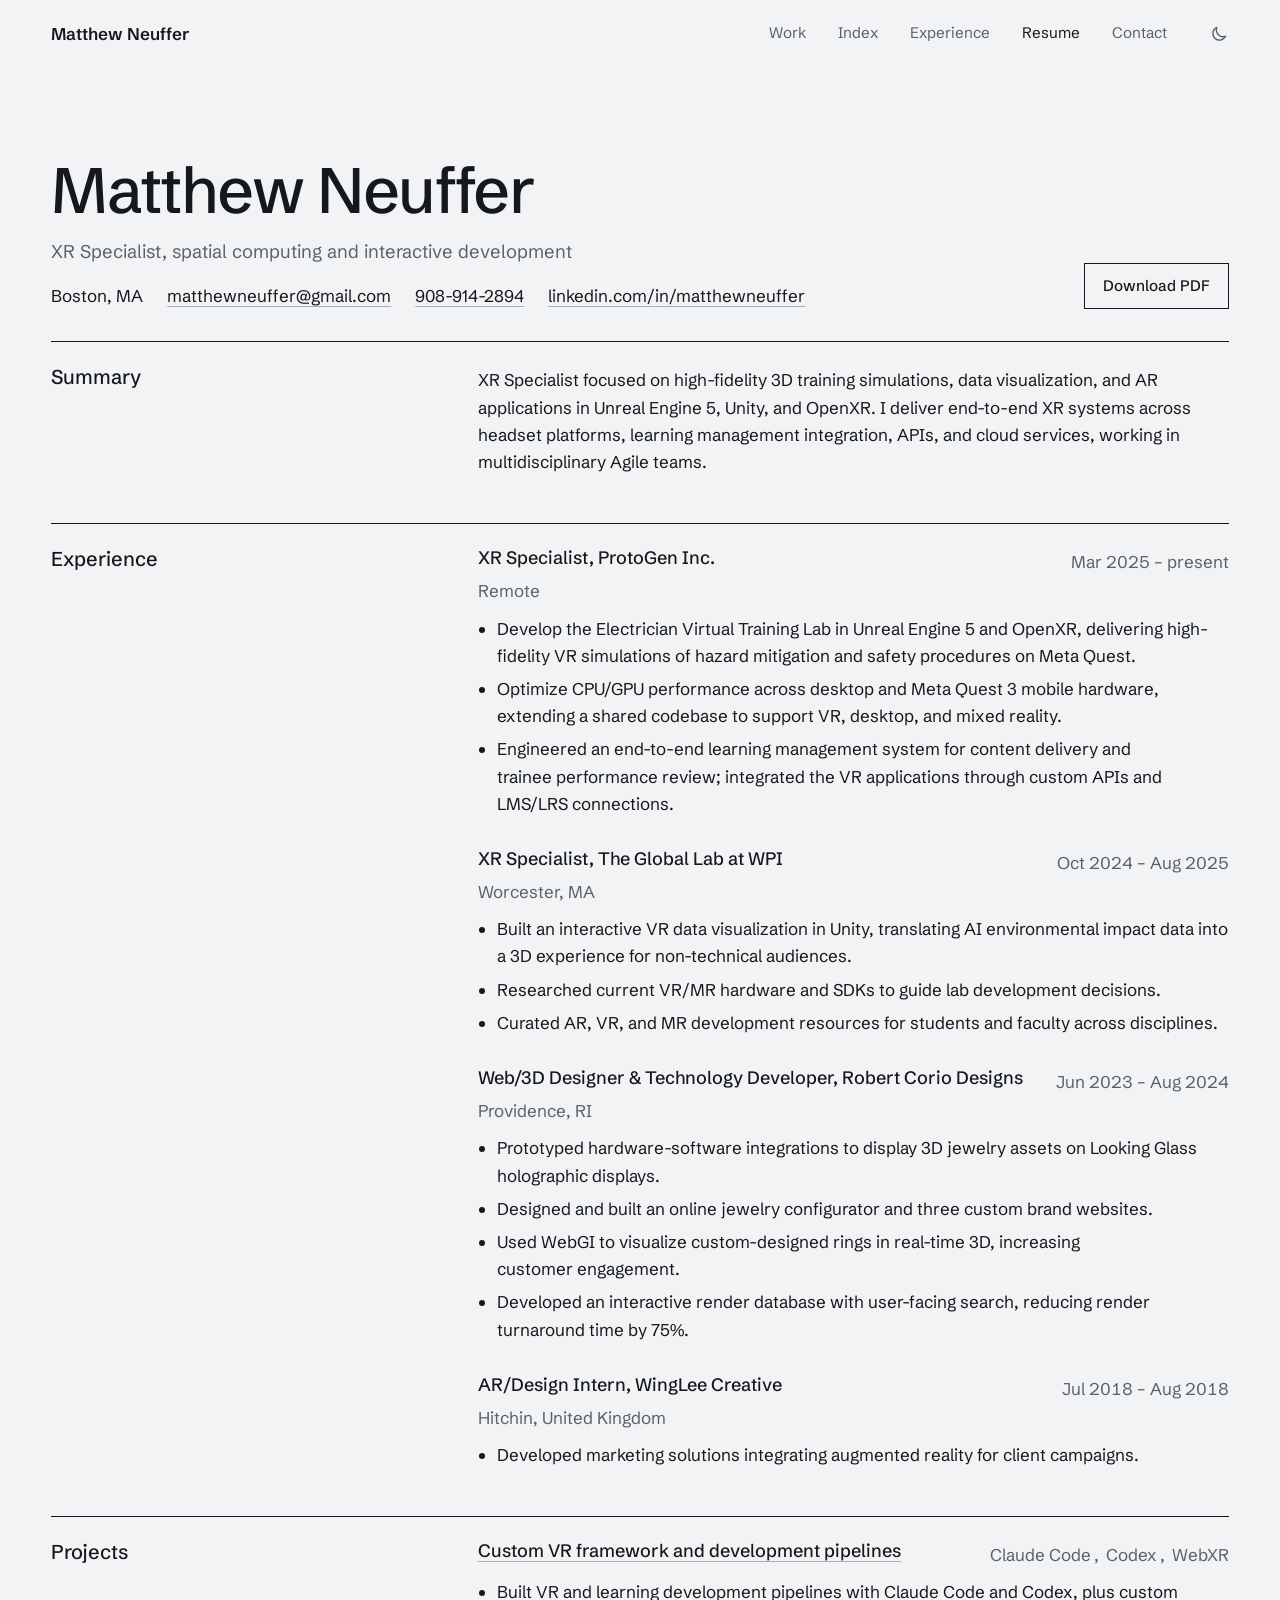
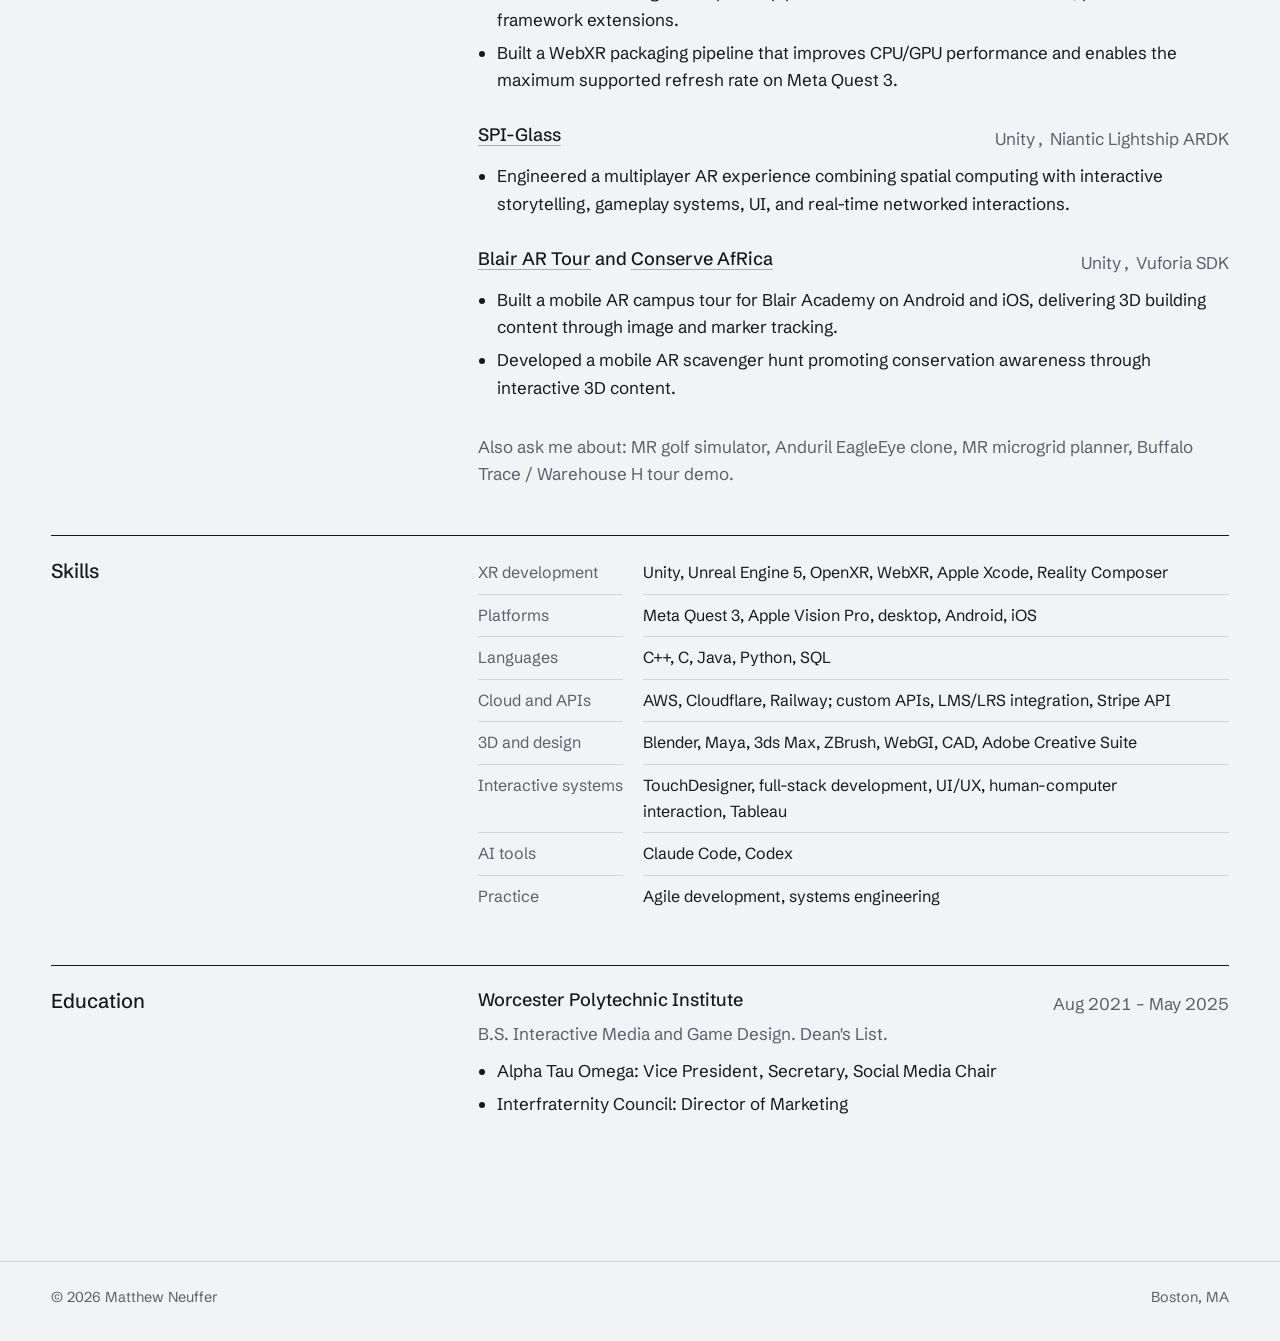
==== commit 27e5b9ec: "Hero: three scene views, trainee figure; light theme default with icon toggle The scene now shows on" ====
--- a/resume.html
+++ b/resume.html
@@ -8,12 +8,7 @@
     <meta name="description" content="Resume of Matthew Neuffer, XR Specialist: VR, AR, and mixed reality in Unreal Engine 5, Unity, and OpenXR.">
     <link rel="icon" href="images/MN.jpg">
     <script>
-        (function () {
-            var t = null;
-            try { t = localStorage.getItem('theme'); } catch (e) { }
-            if (t !== 'light' && t !== 'dark') t = window.matchMedia('(prefers-color-scheme: dark)').matches ? 'dark' : 'light';
-            document.documentElement.dataset.theme = t;
-        })();
+        try { if (localStorage.getItem('theme') === 'dark') document.documentElement.dataset.theme = 'dark'; } catch (e) { }
     </script>
     <link rel="preconnect" href="https://fonts.googleapis.com">
     <link rel="preconnect" href="https://fonts.gstatic.com" crossorigin>
@@ -46,7 +41,10 @@
                 <a href="resume.html" aria-current="page">Resume</a>
                 <a href="index.html#contact">Contact</a>
             </nav>
-            <button class="theme-toggle" type="button">Dark</button>
+            <button class="theme-toggle" type="button" aria-label="Switch to dark theme">
+                <svg class="icon-moon" viewBox="0 0 24 24" width="20" height="20" aria-hidden="true"><path d="M20 14.5A8 8 0 0 1 9.5 4a8 8 0 1 0 10.5 10.5z" fill="none" stroke="currentColor" stroke-width="1.6" stroke-linejoin="round"/></svg>
+                <svg class="icon-sun" viewBox="0 0 24 24" width="20" height="20" aria-hidden="true"><circle cx="12" cy="12" r="4" fill="none" stroke="currentColor" stroke-width="1.6"/><path d="M12 2.5v2.5M12 19v2.5M2.5 12H5M19 12h2.5M5.3 5.3l1.8 1.8M16.9 16.9l1.8 1.8M5.3 18.7l1.8-1.8M16.9 7.1l1.8-1.8" stroke="currentColor" stroke-width="1.6" stroke-linecap="round"/></svg>
+            </button>
             <button class="nav-toggle" type="button" aria-controls="nav-links" aria-expanded="false">Menu</button>
         </div>
     </header>
--- a/styles.css
+++ b/styles.css
@@ -198,8 +198,21 @@
 }
 
 .theme-toggle {
-    min-width: 3.2em;
-    text-align: right;
+    display: grid;
+    place-items: center;
+    width: 40px;
+    height: 40px;
+    padding: 0;
+    margin-right: -10px;
+}
+
+.theme-toggle .icon-sun,
+:root[data-theme="dark"] .theme-toggle .icon-moon {
+    display: none;
+}
+
+:root[data-theme="dark"] .theme-toggle .icon-sun {
+    display: block;
 }
 
 .nav-toggle {
@@ -321,6 +334,33 @@
     display: none;
 }
 
+.view-switch {
+    display: flex;
+    flex-wrap: wrap;
+    gap: 4px 24px;
+    margin-top: 14px;
+    padding-right: var(--gutter);
+}
+
+.view-switch button {
+    padding: 4px 0;
+    border: 0;
+    border-bottom: 1px solid transparent;
+    background: none;
+    cursor: pointer;
+    color: var(--muted);
+    font-size: 0.95rem;
+}
+
+.view-switch button:hover {
+    color: var(--text);
+}
+
+.view-switch button[aria-pressed="true"] {
+    color: var(--text);
+    border-bottom-color: var(--accent);
+}
+
 .hero-figure figcaption {
     margin-top: 12px;
     max-width: 40em;
@@ -344,7 +384,8 @@
         max-height: none;
     }
 
-    .hero-figure figcaption {
+    .hero-figure figcaption,
+    .view-switch {
         padding-left: var(--gutter);
     }
 }
@@ -383,21 +424,23 @@
     }
 }
 
-/* ───────────────────────────── Featured case studies */
+/* ───────────────────────────── Featured: 2 x 2 grid */
 
 .featured {
     display: grid;
-    gap: clamp(64px, 9vw, 120px);
+    grid-template-columns: repeat(2, minmax(0, 1fr));
+    gap: clamp(48px, 6vw, 72px) clamp(24px, 3vw, 40px);
 }
 
 .case-media {
+    position: relative;
     display: block;
     width: 100%;
     padding: 0;
     border: 0;
     background: var(--surface);
     cursor: pointer;
-    aspect-ratio: 16 / 8;
+    aspect-ratio: 16 / 10;
     overflow: hidden;
 }
 
@@ -408,32 +451,84 @@
     transition: transform 0.6s cubic-bezier(.2, .7, .2, 1);
 }
 
+.case-media img[data-fit="contain"] {
+    object-fit: contain;
+    padding: 8%;
+}
+
 .case-media:hover img {
-    transform: scale(1.015);
-}
-
-.case-body {
-    display: grid;
-    grid-template-columns: minmax(0, 5fr) minmax(0, 4fr) minmax(0, 3fr);
-    gap: 16px clamp(32px, 4vw, 64px);
-    padding-top: 24px;
-}
-
-.case-body h3 {
-    font-size: clamp(1.5rem, 2.2vw, 2rem);
-    letter-spacing: -0.015em;
+    transform: scale(1.02);
+}
+
+/* Typographic cover for projects without imagery */
+.case-media.is-type {
+    background-color: var(--plate);
+    background-image:
+        linear-gradient(var(--line) 1px, transparent 1px),
+        linear-gradient(90deg, var(--line) 1px, transparent 1px);
+    background-size: 40px 40px;
+    background-position: -1px -1px;
+}
+
+.case-type {
+    position: absolute;
+    left: 7%;
+    right: 7%;
+    bottom: 9%;
+    display: flex;
+    flex-direction: column;
+    text-align: left;
+    font-size: clamp(1.4rem, 2.6vw, 2.25rem);
+    font-weight: 500;
+    letter-spacing: -0.02em;
+    line-height: 1.1;
+}
+
+.case-type span:not(:first-child) {
+    color: var(--muted);
+}
+
+.case h3 {
+    margin-top: 18px;
+    font-size: clamp(1.25rem, 1.7vw, 1.5rem);
+    letter-spacing: -0.012em;
+}
+
+.case-link {
+    padding: 0;
+    border: 0;
+    background: none;
+    text-align: left;
+    cursor: pointer;
+    font-weight: inherit;
+    letter-spacing: inherit;
+    line-height: inherit;
+}
+
+.case:hover .case-link {
+    text-decoration: underline;
+    text-decoration-thickness: 1px;
+    text-underline-offset: 0.18em;
 }
 
 .case-meta {
-    margin-top: 8px;
-    color: var(--muted);
-}
-
-.case-summary p {
-    max-width: 32em;
-}
-
-.case-summary .text-button {
+    margin-top: 4px;
+    color: var(--muted);
+    font-size: 0.95rem;
+}
+
+.case-summary {
+    margin-top: 10px;
+    max-width: 34em;
+}
+
+@media (max-width: 760px) {
+    .featured {
+        grid-template-columns: 1fr;
+    }
+}
+
+.text-button {
     margin-top: 16px;
 }
 
